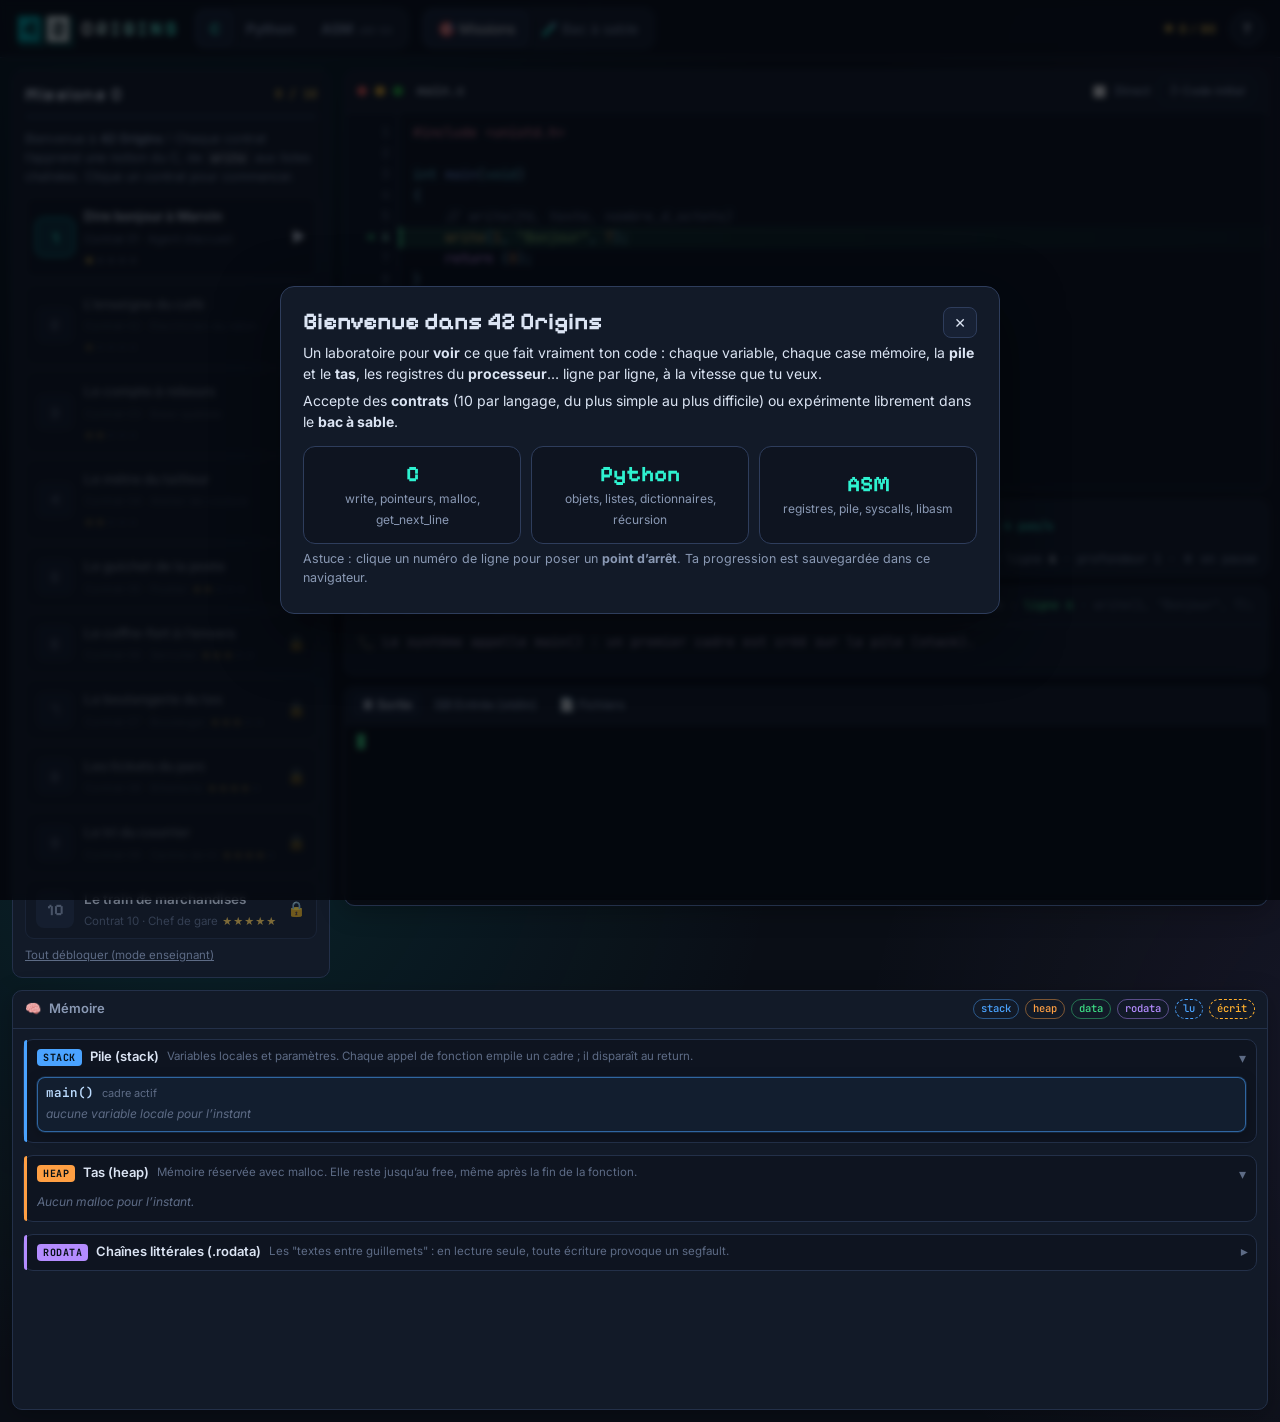
==== 42origins/index.html @ d80c1b2a "42 Origins : visualiseur pas à pas C, Python et assembleur avec 30 missions Nouveau site autonome da" ====
<!DOCTYPE html>
<html lang="fr">
<head>
<meta charset="utf-8">
<meta name="viewport" content="width=device-width, initial-scale=1">
<title>42 Origins — voir la mémoire en C, Python et assembleur</title>
<meta name="description" content="Visualiseur pas à pas de code C, Python et assembleur x86-64 : pile, tas, cases mémoire, registres du processeur, et 30 missions pour apprendre.">
<link rel="preconnect" href="https://fonts.googleapis.com">
<link rel="preconnect" href="https://fonts.gstatic.com" crossorigin>
<link rel="stylesheet" href="https://fonts.googleapis.com/css2?family=Pixelify+Sans:wght@400;600;700&family=JetBrains+Mono:wght@400;600;700&family=Inter:wght@400;500;600;700&display=swap">
<link rel="stylesheet" href="style.css">
</head>
<body>
<header id="top">
  <a class="brand" href="#" id="brand" title="Accueil">
    <span class="logo42" aria-hidden="true"><i>4</i><i>2</i></span>
    <span class="brand-t">ORIGINS</span>
  </a>
  <nav class="seg langs" aria-label="Langage">
    <button data-lang="c" type="button"><b>C</b></button>
    <button data-lang="py" type="button"><b>Python</b></button>
    <button data-lang="asm" type="button"><b>ASM</b><small>x86-64</small></button>
  </nav>
  <nav class="seg modes" aria-label="Mode">
    <button data-mode="missions" type="button">🎯 Missions</button>
    <button data-mode="sandbox" type="button">🧪 Bac à sable</button>
  </nav>
  <div class="grow"></div>
  <span id="xp" class="xp" title="Missions réussies"></span>
  <button id="btn-help" class="icon-btn" type="button" title="Aide et raccourcis">?</button>
</header>

<main id="app">
  <aside id="side" class="col"></aside>

  <section id="center" class="col">
    <div class="panel editor-panel">
      <div class="panel-h">
        <span class="dot-r"></span><span class="dot-y"></span><span class="dot-g"></span>
        <span id="file-name" class="file-name">main.c</span>
        <div class="grow"></div>
        <label class="toggle" title="Réexécute tout le programme à chaque modification : idéal pour écrire ton code petit à petit">
          <input type="checkbox" id="live"> <span>Direct</span>
        </label>
        <button id="btn-reset-code" class="ghost sm" type="button" title="Remettre le code de départ">↺ Code initial</button>
      </div>
      <div id="editor"></div>
      <div id="dirty" class="dirty" hidden>
        <span>✎ Code modifié pendant l’exécution.</span>
        <button id="btn-replay" type="button" class="sm">⟳ Rejouer jusqu’ici</button>
        <button id="btn-fresh" type="button" class="ghost sm">Repartir de zéro</button>
      </div>
      <div id="compile-msg" class="compile-msg" hidden></div>
    </div>

    <div id="toolbar" class="toolbar">
      <div class="tb-group">
        <button id="btn-run" class="primary" type="button" title="Exécuter / continuer (F5 ou Ctrl+Entrée)">▶ <span>Exécuter</span></button>
        <button id="btn-pause" type="button" title="Pause (Échap)" hidden>⏸ <span>Pause</span></button>
        <button id="btn-step" type="button" title="Exécute la ligne verte, en entrant dans les fonctions (F10)">⤓ <span>Pas</span></button>
        <button id="btn-over" type="button" title="Exécute la ligne verte sans entrer dans les fonctions (Maj+F10)">↷ <span>Par-dessus</span></button>
        <button id="btn-out" type="button" title="Termine la fonction en cours (F8)">⤴ <span>Sortir</span></button>
        <button id="btn-back" type="button" title="Revenir d’un pas (F9)">⤒ <span>Retour</span></button>
        <button id="btn-restart" class="ghost" type="button" title="Recommencer depuis le début">⟲</button>
      </div>
      <div class="tb-speed">
        <span class="lbl">🐢</span>
        <input type="range" id="speed" min="0" max="8" step="1" value="3" aria-label="Vitesse d’exécution">
        <span class="lbl">🐇</span>
        <span id="speed-val" class="speed-val">2 pas/s</span>
      </div>
      <div id="status" class="status"></div>
    </div>

    <div class="panel explain-panel">
      <div class="panel-h"><span class="ph-ico">💡</span> Ce qui vient de se passer <div class="grow"></div><span id="next-line" class="next-line"></span></div>
      <div id="explain" class="explain"></div>
    </div>

    <div class="panel io-panel">
      <div class="panel-h tabs" role="tablist">
        <button class="tab on" data-tab="out" type="button">🖥 Sortie</button>
        <button class="tab" data-tab="in" type="button">⌨ Entrée (stdin)</button>
        <button class="tab" data-tab="files" type="button">📄 Fichiers</button>
        <div class="grow"></div>
        <span id="exit-badge" class="exit-badge"></span>
      </div>
      <div class="tab-body" data-body="out"><pre id="term" class="term"></pre></div>
      <div class="tab-body" data-body="in" hidden>
        <p class="help-line">Ce que le programme lira avec <code>read(0, …)</code>, <code>get_next_line(0)</code>, <code>input()</code> ou l’appel système <code>read</code>. Une ligne = un appui sur Entrée.</p>
        <textarea id="stdin" class="stdin" spellcheck="false" placeholder="Tape ici le texte envoyé au programme…"></textarea>
      </div>
      <div class="tab-body" data-body="files" hidden>
        <p class="help-line">Fichier virtuel ouvrable avec <code>open("texte.txt", O_RDONLY)</code> (C) ou l’appel système <code>open</code> (ASM).</p>
        <textarea id="file-txt" class="stdin" spellcheck="false"></textarea>
      </div>
    </div>
  </section>

  <section id="right" class="col">
    <div id="cpu" class="panel cpu-panel" hidden></div>
    <div class="panel mem-panel">
      <div class="panel-h">
        <span class="ph-ico">🧠</span> Mémoire
        <div class="grow"></div>
        <div class="legend">
          <span class="lg stack">stack</span><span class="lg heap">heap</span><span class="lg data">data</span><span class="lg rodata">rodata</span>
          <span class="lg rd">lu</span><span class="lg wr">écrit</span>
        </div>
      </div>
      <div id="mem" class="mem"></div>
    </div>
  </section>
</main>

<div id="toast" class="toast" role="status" aria-live="polite"></div>
<div id="modal" class="modal" hidden></div>
<noscript>42 Origins a besoin de JavaScript.</noscript>

<script src="js/util.js"></script>
<script src="js/engine_c.js"></script>
<script src="js/engine_py.js"></script>
<script src="js/engine_asm.js"></script>
<script src="js/editor.js"></script>
<script src="js/memview.js"></script>
<script src="js/cpuview.js"></script>
<script src="js/scenes.js"></script>
<script src="js/missions_c.js"></script>
<script src="js/missions_py.js"></script>
<script src="js/missions_asm.js"></script>
<script src="js/examples.js"></script>
<script src="js/judge.js"></script>
<script src="js/app.js"></script>
</body>
</html>
---- 42origins/style.css ----
/* =========================================================================
 *  42 ORIGINS — styles
 * ========================================================================= */
:root {
  --bg: #0a0e16;
  --bg2: #0e1420;
  --panel: #121a28;
  --panel2: #172134;
  --line: #233049;
  --line2: #2e3d5c;
  --text: #dbe4f3;
  --dim: #8a99b4;
  --dimmer: #5d6b85;
  --accent: #00babc;
  --accent2: #2ef2d0;
  --stack: #4aa3ff;
  --heap: #ff9f43;
  --data: #3ddc84;
  --rodata: #b48cff;
  --code: #ff6fb5;
  --rd: #4aa3ff;
  --wr: #ffb02e;
  --err: #ff5c7a;
  --warn: #ffcc4d;
  --ok: #3ddc84;
  --mono: 'JetBrains Mono', ui-monospace, 'SFMono-Regular', Menlo, Consolas, monospace;
  --pix: 'Pixelify Sans', 'Inter', system-ui, sans-serif;
  --sans: 'Inter', system-ui, -apple-system, 'Segoe UI', sans-serif;
  --lh: 21px;
  --hdr: 58px;
  --radius: 10px;
}
* { box-sizing: border-box; }
html, body { margin: 0; height: 100%; }
body {
  background: var(--bg);
  background-image: radial-gradient(circle at 15% -10%, rgba(0, 186, 188, .12), transparent 40%), radial-gradient(circle at 110% 20%, rgba(180, 140, 255, .08), transparent 35%);
  color: var(--text); font: 14px/1.5 var(--sans);
  -webkit-font-smoothing: antialiased;
}
button { font: inherit; color: inherit; cursor: pointer; }
code, kbd { font-family: var(--mono); font-size: .92em; }
code, kbd, pre, textarea, .ed, .mem, .cpu, .term, .explain, .status { font-variant-ligatures: none; }
code { background: rgba(255, 255, 255, .06); padding: 1px 5px; border-radius: 4px; color: #e6f0ff; }
kbd { border: 1px solid var(--line2); border-bottom-width: 2px; border-radius: 4px; padding: 0 5px; background: var(--panel2); }
a { color: var(--accent2); }
[hidden] { display: none !important; }
.grow { flex: 1; }

/* ---------- en-tête ---------- */
#top {
  height: var(--hdr); display: flex; align-items: center; gap: 14px; padding: 0 16px;
  border-bottom: 1px solid var(--line); background: rgba(10, 14, 22, .85); backdrop-filter: blur(8px);
  position: sticky; top: 0; z-index: 30;
}
.brand { display: flex; align-items: center; gap: 10px; text-decoration: none; color: var(--text); }
.logo42 { display: inline-flex; font: 700 22px/1 var(--pix); }
.logo42 i { font-style: normal; display: inline-grid; place-items: center; width: 26px; height: 30px; background: var(--accent); color: #031516; box-shadow: 0 0 0 2px #031516 inset, 3px 3px 0 #04494a; }
.logo42 i + i { background: #e9f7f7; margin-left: 3px; }
.brand-t { font: 700 20px/1 var(--pix); letter-spacing: 3px; background: linear-gradient(90deg, #fff, var(--accent2)); -webkit-background-clip: text; background-clip: text; color: transparent; }
.seg { display: flex; background: var(--panel); border: 1px solid var(--line); border-radius: 10px; padding: 3px; gap: 2px; }
.seg button { border: 0; background: transparent; padding: 6px 12px; border-radius: 7px; color: var(--dim); display: flex; align-items: baseline; gap: 5px; white-space: nowrap; }
.seg button small { font-size: 10px; opacity: .7; }
.seg button:hover { color: var(--text); background: rgba(255, 255, 255, .04); }
.seg button.on { background: var(--panel2); color: #fff; box-shadow: 0 0 0 1px var(--line2), 0 2px 10px rgba(0, 0, 0, .3); }
.langs button.on b { color: var(--accent2); }
.xp { font: 600 13px var(--pix); color: var(--warn); white-space: nowrap; }
.icon-btn { width: 34px; height: 34px; border-radius: 50%; border: 1px solid var(--line2); background: var(--panel); font-weight: 700; }
.icon-btn:hover { border-color: var(--accent); color: var(--accent2); }

/* ---------- grille principale ---------- */
#app {
  display: grid; grid-template-columns: minmax(300px, 360px) minmax(420px, 1fr) minmax(420px, 1.05fr);
  gap: 12px; padding: 12px; height: calc(100vh - var(--hdr));
}
.col { min-width: 0; min-height: 0; display: flex; flex-direction: column; gap: 10px; }
#side { overflow: auto; padding-right: 2px; }
#center { overflow: hidden; }
#right { overflow: hidden; }

.panel { background: var(--panel); border: 1px solid var(--line); border-radius: var(--radius); min-height: 0; display: flex; flex-direction: column; box-shadow: 0 6px 24px rgba(0, 0, 0, .25); }
.panel-h { display: flex; align-items: center; gap: 8px; padding: 7px 12px; border-bottom: 1px solid var(--line); font-weight: 600; font-size: 13px; color: var(--dim); min-height: 38px; flex-wrap: wrap; }
.ph-ico { filter: saturate(.8); }
.dot-r, .dot-y, .dot-g { width: 10px; height: 10px; border-radius: 50%; display: inline-block; }
.dot-r { background: #ff5f57; } .dot-y { background: #febc2e; } .dot-g { background: #28c840; }
.file-name { font-family: var(--mono); color: var(--text); margin-left: 6px; }

button.sm { padding: 3px 9px; font-size: 12px; }
button.ghost { background: transparent; border: 1px solid var(--line2); color: var(--dim); border-radius: 7px; }
button.ghost:hover { color: var(--text); border-color: var(--dim); }
.toggle { display: inline-flex; align-items: center; gap: 6px; font-size: 12px; color: var(--dim); cursor: pointer; user-select: none; }
.toggle input { accent-color: var(--accent); }

/* ---------- éditeur ---------- */
.editor-panel { flex: 1 1 40%; min-height: 180px; }
#editor { flex: 1; min-height: 0; position: relative; }
.ed { position: absolute; inset: 0; display: flex; font: 13.5px/var(--lh) var(--mono); background: #0b111c; border-radius: 0 0 var(--radius) var(--radius); overflow: hidden; }
.ed-gutter { width: 54px; flex: none; position: relative; overflow: hidden; background: #0d1422; border-right: 1px solid var(--line); color: var(--dimmer); user-select: none; }
.ed-gutter-in { position: absolute; top: 0; left: 0; right: 0; padding: 10px 0; }
.ed-gl { height: var(--lh); display: flex; align-items: center; justify-content: flex-end; padding-right: 9px; cursor: pointer; position: relative; font-size: 12px; }
.ed-gl:hover { color: var(--text); }
.ed-gl:hover::before { content: ''; position: absolute; left: 6px; width: 9px; height: 9px; border-radius: 50%; border: 1px dashed var(--err); }
.ed-gl.bp::before { content: ''; position: absolute; left: 6px; width: 10px; height: 10px; border-radius: 50%; background: var(--err); box-shadow: 0 0 8px var(--err); border: 0; }
.ed-gl.cur { color: #9dffd9; font-weight: 700; }
.ed-gl.cur::after { content: '➜'; position: absolute; left: 20px; color: var(--ok); font-size: 12px; }
.ed-gl.err { color: var(--err); }
.ed-gl.err::after { content: '✖'; position: absolute; left: 22px; color: var(--err); font-size: 11px; }
.ed-main { position: relative; flex: 1; overflow: hidden; }
.ed-hl, .ed-ta { margin: 0; padding: 10px 14px 40px; font: inherit; tab-size: 4; -moz-tab-size: 4; white-space: pre; letter-spacing: 0; }
.ed-hl { position: absolute; top: 0; left: 0; min-width: 100%; pointer-events: none; color: #c9d5ea; }
.ed-hl .ln { display: block; height: var(--lh); margin: 0 -14px; padding: 0 14px; }
.ed-hl .ln.cur { background: linear-gradient(90deg, rgba(61, 220, 132, .16), rgba(61, 220, 132, .03)); box-shadow: inset 3px 0 0 var(--ok); }
.ed-hl .ln.last { background: rgba(74, 163, 255, .07); }
.ed-hl .ln.err { background: rgba(255, 92, 122, .14); box-shadow: inset 3px 0 0 var(--err); }
.ed-hl .ln.err .errline { text-decoration: underline wavy var(--err); text-underline-offset: 4px; }
.ed-ta { position: absolute; inset: 0; width: 100%; height: 100%; border: 0; outline: 0; resize: none; background: transparent; color: transparent; caret-color: #fff; overflow: auto; }
.ed-ta::selection { background: rgba(0, 186, 188, .35); color: transparent; }
.tk-com { color: #6a7a96; font-style: italic; }
.tk-str { color: #a5e07a; }
.tk-chr { color: #e6c07b; }
.tk-num { color: #ffaf6b; }
.tk-kw { color: #c792ea; font-weight: 600; }
.tk-ty { color: #5ccfe6; }
.tk-pp { color: #ff8fa3; }
.tk-fn { color: #82aaff; }
.tk-bi { color: #ffcb6b; }
.tk-reg { color: #5ccfe6; font-weight: 600; }
.tk-mn { color: #c792ea; font-weight: 600; }
.tk-lab { color: #ffcb6b; font-weight: 600; }
.tk-dir { color: #ff8fa3; }
.tk-op { color: #89ddff; }

.dirty { display: flex; gap: 8px; align-items: center; padding: 6px 12px; background: rgba(255, 204, 77, .1); border-top: 1px solid rgba(255, 204, 77, .3); color: var(--warn); font-size: 12.5px; flex-wrap: wrap; }
.dirty button { background: var(--warn); color: #241a00; border: 0; border-radius: 6px; font-weight: 600; }
.dirty button.ghost { background: transparent; color: var(--warn); border: 1px solid rgba(255, 204, 77, .5); }
.compile-msg { padding: 9px 12px; border-top: 1px solid rgba(255, 92, 122, .4); background: rgba(255, 92, 122, .1); color: #ffd3dc; font-size: 13px; max-height: 120px; overflow: auto; }
.compile-msg b { color: var(--err); }
.compile-msg .hint { color: #ffe9a6; margin-top: 4px; }

/* ---------- barre du débogueur ---------- */
.toolbar { display: flex; flex-wrap: wrap; align-items: center; gap: 8px 14px; padding: 8px 10px; background: var(--panel); border: 1px solid var(--line); border-radius: var(--radius); }
.tb-group { display: flex; gap: 5px; flex-wrap: wrap; }
.toolbar button { border: 1px solid var(--line2); background: var(--panel2); border-radius: 8px; padding: 6px 10px; font-size: 13px; display: inline-flex; gap: 5px; align-items: center; white-space: nowrap; transition: transform .08s, border-color .15s; }
.toolbar button:hover:not(:disabled) { border-color: var(--accent); }
.toolbar button:active:not(:disabled) { transform: translateY(1px); }
.toolbar button:disabled { opacity: .35; cursor: default; }
.toolbar button.primary { background: linear-gradient(180deg, #13d1c4, #00a3a5); color: #022; border-color: transparent; font-weight: 700; box-shadow: 0 3px 0 #006d6f; }
.toolbar button.primary:hover { filter: brightness(1.08); }
.tb-speed { display: flex; align-items: center; gap: 6px; }
.tb-speed input { width: 110px; accent-color: var(--accent); }
.speed-val { font: 600 12px var(--mono); color: var(--accent2); min-width: 78px; }
.status { font: 12px var(--mono); color: var(--dim); margin-left: auto; white-space: nowrap; }
.status b { color: var(--text); }
.status .st-run { color: var(--ok); }
.status .st-err { color: var(--err); }
.status .st-done { color: var(--accent2); }

/* ---------- explications ---------- */
.explain-panel { flex: 0 0 auto; max-height: 26%; min-height: 90px; }
.explain { padding: 8px 12px; overflow: auto; font-size: 13px; display: flex; flex-direction: column; gap: 4px; }
.explain .ex { display: flex; gap: 8px; align-items: flex-start; animation: exin .25s ease-out; }
.explain .ex i { font-style: normal; flex: none; width: 18px; text-align: center; }
.explain .ex span { font-family: var(--mono); font-size: 12.5px; line-height: 1.45; word-break: break-word; }
.ex.read span { color: #b9dcff; } .ex.write span { color: #ffe0ad; } .ex.heap span { color: #ffd2a6; } .ex.free span { color: #ffb8c4; }
.ex.io span { color: #b8ffd9; } .ex.call span, .ex.ret span { color: #e3ccff; } .ex.warn span { color: var(--warn); } .ex.err span { color: var(--err); font-weight: 600; }
.ex.yes span { color: #a8ffcf; } .ex.no span { color: #c7cfdd; } .ex.alu span { color: #ffd9f0; } .ex.jump span { color: #c8e1ff; } .ex.ok span { color: var(--accent2); }
.explain .empty { color: var(--dimmer); font-style: italic; }
.next-line { font: 12px var(--mono); color: var(--dimmer); font-weight: 400; max-width: 60%; overflow: hidden; text-overflow: ellipsis; white-space: nowrap; }
.next-line b { color: var(--ok); }
@keyframes exin { from { opacity: 0; transform: translateY(-3px); } to { opacity: 1; transform: none; } }

/* ---------- entrées / sorties ---------- */
.io-panel { flex: 0 0 auto; height: 24%; min-height: 130px; }
.tabs { gap: 2px; padding: 4px 6px; }
.tab { border: 0; background: transparent; color: var(--dim); padding: 4px 10px; border-radius: 6px; font-size: 12.5px; }
.tab.on { background: var(--panel2); color: var(--text); }
.tab-body { flex: 1; min-height: 0; display: flex; flex-direction: column; }
.term { margin: 0; flex: 1; overflow: auto; padding: 8px 12px; font: 13px/1.5 var(--mono); background: #070b12; color: #e7f7ee; border-radius: 0 0 var(--radius) var(--radius); white-space: pre-wrap; word-break: break-word; }
.term .e { color: #ff8da1; }
.term .cursor { display: inline-block; width: 8px; height: 15px; background: var(--ok); vertical-align: -2px; animation: blink 1s steps(1) infinite; }
.term .sum { display: block; margin-top: 8px; padding-top: 6px; border-top: 1px dashed var(--line2); color: var(--dim); }
.term .sum b { color: var(--text); }
.term .sum .good { color: var(--ok); } .term .sum .bad { color: var(--err); } .term .sum .meh { color: var(--warn); }
.term .crash { display: block; margin-top: 6px; padding: 6px 9px; border-left: 3px solid var(--err); background: rgba(255, 92, 122, .1); color: #ffd3dc; white-space: pre-wrap; }
.term .crash .hint { color: #ffe9a6; display: block; margin-top: 3px; }
.term .nl { color: #2f6b52; }
@keyframes blink { 50% { opacity: 0; } }
.exit-badge { font: 600 11.5px var(--mono); padding: 2px 8px; border-radius: 99px; }
.exit-badge.ok { background: rgba(61, 220, 132, .15); color: var(--ok); }
.exit-badge.bad { background: rgba(255, 92, 122, .15); color: var(--err); }
.help-line { margin: 0; padding: 6px 12px; font-size: 12px; color: var(--dim); }
.stdin { flex: 1; margin: 0 10px 10px; resize: none; background: #070b12; border: 1px solid var(--line); border-radius: 8px; color: #e7f7ee; font: 13px/1.5 var(--mono); padding: 8px; outline: 0; }
.stdin:focus { border-color: var(--accent); }

/* ---------- mémoire ---------- */
.mem-panel { flex: 1; min-height: 200px; }
.legend { display: flex; gap: 6px; flex-wrap: wrap; font-weight: 500; }
.lg { font-size: 10.5px; padding: 1px 7px; border-radius: 99px; border: 1px solid; font-family: var(--mono); }
.lg.stack { color: var(--stack); border-color: rgba(74, 163, 255, .45); }
.lg.heap { color: var(--heap); border-color: rgba(255, 159, 67, .45); }
.lg.data { color: var(--data); border-color: rgba(61, 220, 132, .45); }
.lg.rodata { color: var(--rodata); border-color: rgba(180, 140, 255, .45); }
.lg.rd { color: var(--rd); border-style: dashed; }
.lg.wr { color: var(--wr); border-style: dashed; }
.mem { flex: 1; overflow: auto; padding: 10px; position: relative; }
.mem-in { position: relative; display: flex; flex-direction: column; gap: 12px; min-width: 0; }
.mem-svg { position: absolute; left: 0; top: 0; pointer-events: none; overflow: visible; z-index: 3; }
.mem-svg path { fill: none; stroke-width: 1.8; opacity: .75; }
.mem-svg path.hot { stroke-width: 2.6; opacity: 1; }
.mem-empty { color: var(--dimmer); text-align: center; padding: 30px 10px; font-style: italic; }

.reg { border: 1px solid var(--line); border-radius: 10px; background: var(--bg2); position: relative; min-width: 0; }
.reg::before { content: ''; position: absolute; left: 0; top: 0; bottom: 0; width: 3px; border-radius: 10px 0 0 10px; background: var(--rc); }
.reg-stack { --rc: var(--stack); } .reg-heap { --rc: var(--heap); } .reg-data, .reg-bss { --rc: var(--data); } .reg-rodata { --rc: var(--rodata); }
.reg-h { display: flex; align-items: center; gap: 8px; padding: 7px 10px 7px 13px; cursor: pointer; user-select: none; }
.reg-h h3 { margin: 0; font-size: 13px; font-weight: 600; }
.reg-h .info { font-size: 11.5px; color: var(--dimmer); flex: 1; min-width: 0; overflow: hidden; text-overflow: ellipsis; white-space: nowrap; }
.reg-h .chev { color: var(--dimmer); transition: transform .15s; }
.reg.closed .chev { transform: rotate(-90deg); }
.reg.closed .reg-b { display: none; }
.badge { font: 700 10px var(--mono); letter-spacing: .5px; padding: 2px 6px; border-radius: 4px; color: #061018; background: var(--rc); }
.reg-b { padding: 2px 10px 10px 13px; display: flex; flex-direction: column; gap: 8px; }
.frame { border: 1px dashed var(--line2); border-radius: 8px; padding: 6px 8px 8px; background: rgba(74, 163, 255, .03); }
.frame.active { border-style: solid; border-color: rgba(74, 163, 255, .55); background: rgba(74, 163, 255, .07); box-shadow: 0 0 0 1px rgba(74, 163, 255, .15), 0 4px 14px rgba(0, 0, 0, .25); }
.frame-h { display: flex; gap: 8px; align-items: baseline; font: 600 12.5px var(--mono); color: #bcdcff; margin-bottom: 4px; }
.frame-h small { font: 400 11px var(--sans); color: var(--dimmer); }
.frame-empty { font-size: 12px; color: var(--dimmer); font-style: italic; }
.grow-down { text-align: center; font-size: 10.5px; color: var(--dimmer); letter-spacing: 1px; }

.obj { padding: 4px 0; border-radius: 6px; }
.obj + .obj { border-top: 1px solid rgba(255, 255, 255, .04); }
.obj-h { display: flex; gap: 7px; align-items: baseline; flex-wrap: wrap; font-size: 12px; margin-bottom: 3px; }
.obj-h b { font: 700 12.5px var(--mono); color: #fff; }
.obj-h .ty { font-family: var(--mono); color: #7fd6ff; font-size: 11.5px; }
.obj-h .ad { font-family: var(--mono); color: var(--dimmer); font-size: 11px; }
.obj-h .sz { color: var(--dimmer); font-size: 11px; }
.obj-h .note { color: var(--dim); font-size: 11px; font-style: italic; }
.obj.st-freed { opacity: .55; }
.obj.st-freed .obj-h b { text-decoration: line-through; }
.obj.st-leak { background: rgba(255, 92, 122, .07); box-shadow: inset 0 0 0 1px rgba(255, 92, 122, .4); padding: 4px 6px; }
.obj.st-leak .note { color: var(--err); font-style: normal; font-weight: 600; }
.obj-row { display: flex; align-items: center; gap: 8px; }
.obj-row .obj-h { margin: 0; min-width: 0; }
.cells { display: flex; flex-wrap: wrap; gap: 3px; }
.cell { position: relative; display: flex; flex-direction: column; align-items: center; min-width: 30px; border-radius: 5px; transition: transform .15s; }
.cell .lbl { font: 10px/1.2 var(--mono); color: var(--dimmer); height: 12px; white-space: nowrap; }
.cell .v { min-width: 30px; height: 28px; padding: 0 6px; display: grid; place-items: center; font: 600 13px var(--mono); color: #f2f6ff; background: #182235; border: 1px solid #2a3a58; border-radius: 5px; white-space: nowrap; max-width: 260px; overflow: hidden; text-overflow: ellipsis; }
.cell .ca { font: 9px/1.2 var(--mono); color: #46536b; height: 11px; }
.cell .sub { position: absolute; right: 2px; top: 13px; font: 8px var(--mono); color: #66789a; }
.reg-stack .cell .v { border-color: rgba(74, 163, 255, .35); }
.reg-heap .cell .v { border-color: rgba(255, 159, 67, .35); }
.reg-data .cell .v { border-color: rgba(61, 220, 132, .35); }
.reg-rodata .cell .v { border-color: rgba(180, 140, 255, .35); }
.cell.k-char .v { min-width: 30px; }
.cell.k-ptr .v { color: #ffd88a; font-size: 11.5px; cursor: help; }
.cell.k-code .v { color: #ffb3dd; font-size: 11.5px; }
.cell.k-kw .v { color: #c792ea; }
.cell.nul .v { color: #6f7f99; background: #121a29; border-style: dashed; }
.cell.garbage .v { color: #7a6a8f; background: repeating-linear-gradient(45deg, #171f2f, #171f2f 4px, #1b2436 4px, #1b2436 8px); font-style: italic; }
.cell.freed .v { color: #6b5560; background: #1a1418; border-color: #3a2a30; text-decoration: line-through; }
.cell.pad .v { background: repeating-linear-gradient(-45deg, #0f1522, #0f1522 3px, #131b2a 3px, #131b2a 6px); color: transparent; min-width: 14px; }
.cell.more .v { color: var(--dimmer); background: transparent; border-style: dotted; font-weight: 400; }
.cell.chg .v { animation: chg 1.1s ease-out; }
.cell.acc-r .v { border-color: var(--rd) !important; box-shadow: 0 0 0 2px rgba(74, 163, 255, .45), 0 0 14px rgba(74, 163, 255, .45); }
.cell.acc-w .v { border-color: var(--wr) !important; box-shadow: 0 0 0 2px rgba(255, 176, 46, .5), 0 0 16px rgba(255, 176, 46, .5); background: #2a2214; }
.cell.acc-w { animation: pop .35s ease-out; }
.cell.ptr-target .v { box-shadow: 0 0 0 2px #ffd88a, 0 0 14px rgba(255, 216, 138, .6); }
.cell .tag { position: absolute; bottom: calc(100% - 2px); left: 50%; transform: translateX(-50%); z-index: 5; background: var(--wr); color: #241a00; font: 700 10.5px var(--mono); padding: 1px 6px; border-radius: 5px; white-space: nowrap; pointer-events: none; box-shadow: 0 2px 8px rgba(0, 0, 0, .4); }
.cell.acc-r .tag { background: var(--rd); color: #00142a; }
.cell .tag::after { content: ''; position: absolute; left: 50%; top: 100%; transform: translateX(-50%); border: 4px solid transparent; border-top-color: inherit; }
@keyframes chg { 0% { background: #3a5f2a; } 100% { } }
@keyframes pop { 0% { transform: scale(1.18); } 100% { transform: scale(1); } }
.gap { display: flex; align-items: center; gap: 6px; font: 10.5px var(--mono); color: #4d5b77; padding: 1px 0 1px 4px; }
.gap::before { content: ''; flex: none; width: 28px; height: 8px; border-radius: 2px; background: repeating-linear-gradient(-45deg, #141c2c, #141c2c 3px, #1d2840 3px, #1d2840 6px); }
.gap.hdr::before { background: repeating-linear-gradient(-45deg, #2a1d10, #2a1d10 3px, #3a2814 3px, #3a2814 6px); }

/* pile ASM en tranches de 8 octets */
.slots { display: flex; flex-direction: column; gap: 2px; font-family: var(--mono); }
.slot { display: grid; grid-template-columns: 64px 116px 1fr; align-items: center; gap: 8px; font-size: 11.5px; }
.slot .sm { text-align: right; font-weight: 700; }
.slot .sm .m-rsp { color: var(--ok); } .slot .sm .m-rbp { color: var(--rodata); }
.slot .sa { color: var(--dimmer); font-size: 10.5px; }
.slot .cell { flex-direction: row; gap: 6px; align-items: center; }
.slot .cell .lbl { width: 62px; text-align: right; height: auto; }
.slot .cell .ca { display: none; }
.slot .cell .v { min-width: 140px; justify-content: start; height: 24px; }
.slot .sn { font-size: 11px; color: var(--dim); font-style: italic; font-family: var(--sans); }
.slot.top-rsp { border-top: 2px solid var(--ok); padding-top: 2px; }
.slot.free-zone { opacity: .45; }

/* ---------- processeur (ASM) ---------- */
.cpu-panel { flex: 0 0 auto; max-height: 56%; overflow: auto; }
.cpu { padding: 10px; display: flex; flex-direction: column; gap: 10px; }
.pipe { display: grid; grid-template-columns: repeat(4, 1fr); gap: 6px; position: relative; }
.stage { position: relative; border: 1px solid var(--line2); border-radius: 8px; padding: 6px 8px; background: var(--bg2); min-height: 54px; overflow: hidden; }
.stage h4 { margin: 0; font: 700 10px var(--mono); letter-spacing: 1px; color: var(--dimmer); }
.stage p { margin: 3px 0 0; font: 12px var(--mono); color: var(--text); word-break: break-word; }
.stage::after { content: '›'; position: absolute; right: -7px; top: 50%; transform: translateY(-50%); color: var(--dimmer); }
.stage.lit { border-color: var(--accent); background: linear-gradient(180deg, rgba(0, 186, 188, .2), rgba(0, 186, 188, .05)); box-shadow: 0 0 14px rgba(0, 186, 188, .3); }
.stage.lit h4 { color: var(--accent2); }
.cpu-row { display: flex; gap: 10px; flex-wrap: wrap; }
.rip { flex: 1 1 260px; border: 1px solid var(--line2); border-radius: 8px; padding: 8px 10px; background: var(--bg2); font-family: var(--mono); }
.rip .k { font-size: 10px; color: var(--dimmer); letter-spacing: 1px; }
.rip .ins { font-size: 15px; font-weight: 700; color: #fff; margin: 2px 0; }
.rip .ins .mn { color: #c792ea; }
.rip .ins .rg { color: #5ccfe6; }
.rip .d { font: 12px var(--sans); color: var(--dim); }
.alu { flex: 1 1 200px; border: 1px solid var(--line2); border-radius: 8px; padding: 8px 10px; background: var(--bg2); position: relative; }
.alu .k { font: 10px var(--mono); color: var(--dimmer); letter-spacing: 1px; }
.alu-box { display: flex; align-items: center; gap: 8px; margin-top: 4px; font: 600 14px var(--mono); flex-wrap: wrap; }
.alu-box .in { padding: 3px 8px; border-radius: 5px; background: #182235; border: 1px solid #2a3a58; }
.alu-box .opr { color: var(--code); font-size: 16px; }
.alu-box .out { padding: 3px 8px; border-radius: 5px; background: rgba(0, 186, 188, .15); border: 1px solid var(--accent); color: var(--accent2); }
.alu.fire .alu-box { animation: alu .5s ease-out; }
@keyframes alu { 0% { transform: scale(.94); filter: brightness(1.8); } 100% { transform: none; } }
.flags { display: flex; gap: 6px; align-items: stretch; }
.flag { width: 52px; border: 1px solid var(--line2); border-radius: 8px; text-align: center; padding: 4px 0; background: var(--bg2); font-family: var(--mono); }
.flag b { display: block; font-size: 12px; }
.flag span { display: block; font-size: 9px; color: var(--dimmer); }
.flag .led { width: 12px; height: 12px; border-radius: 50%; margin: 3px auto; background: #2a3448; }
.flag.on .led { background: var(--warn); box-shadow: 0 0 10px var(--warn); }
.flag.chg { border-color: var(--warn); }
.regs { display: grid; grid-template-columns: repeat(auto-fill, minmax(178px, 1fr)); gap: 5px; }
.rg { border: 1px solid var(--line); border-radius: 7px; padding: 4px 8px; background: var(--bg2); font-family: var(--mono); cursor: pointer; transition: border-color .2s; }
.rg:hover { border-color: var(--line2); }
.rg .n { font-weight: 700; color: #5ccfe6; font-size: 12px; }
.rg .n small { color: var(--dimmer); font-weight: 400; font-size: 10px; margin-left: 4px; }
.rg .x { font-size: 11px; color: #9aa9c4; letter-spacing: .3px; }
.rg .x b { color: #fff; font-weight: 600; }
.rg .dv { font-size: 11px; color: var(--dim); white-space: nowrap; overflow: hidden; text-overflow: ellipsis; }
.rg.chg { border-color: var(--wr); background: linear-gradient(180deg, rgba(255, 176, 46, .14), transparent); animation: chg2 .8s; }
.rg.sel { box-shadow: 0 0 0 2px var(--accent); }
.rg.sp .n { color: var(--ok); } .rg.bp .n { color: var(--rodata); }
@keyframes chg2 { 0% { box-shadow: 0 0 18px rgba(255, 176, 46, .7); } }
.zoom { border: 1px solid var(--line2); border-radius: 8px; padding: 8px 10px; background: var(--bg2); font-family: var(--mono); }
.zoom .k { font-size: 10px; color: var(--dimmer); letter-spacing: 1px; }
.bytes { display: grid; grid-template-columns: repeat(8, 1fr); gap: 3px; margin-top: 6px; }
.bytes div { text-align: center; padding: 4px 0; border-radius: 4px; background: #182235; border: 1px solid #2a3a58; font-size: 12px; }
.bytes div small { display: block; font-size: 9px; color: var(--dimmer); }
.bands { display: grid; grid-template-columns: repeat(8, 1fr); gap: 3px; margin-top: 3px; font-size: 10px; text-align: center; }
.bands span { border-radius: 3px; padding: 1px 0; }
.b64 { grid-column: 1 / 9; background: rgba(92, 207, 230, .12); color: #5ccfe6; }
.b32 { grid-column: 5 / 9; background: rgba(199, 146, 234, .14); color: #c792ea; }
.b16 { grid-column: 7 / 9; background: rgba(255, 175, 107, .14); color: #ffaf6b; }
.bh { grid-column: 7 / 8; background: rgba(165, 224, 122, .14); color: #a5e07a; }
.bl { grid-column: 8 / 9; background: rgba(255, 111, 181, .16); color: #ff6fb5; }
.bus { display: flex; align-items: center; gap: 8px; border: 1px dashed var(--line2); border-radius: 8px; padding: 6px 10px; font: 12px var(--mono); color: var(--dim); min-height: 36px; }
.bus .chip { font-weight: 700; padding: 2px 7px; border-radius: 4px; background: var(--panel2); color: var(--text); }
.bus .wire { flex: 1; height: 4px; border-radius: 2px; background: #1f2a40; position: relative; overflow: hidden; min-width: 40px; }
.bus .wire i { position: absolute; top: 0; bottom: 0; width: 30%; border-radius: 2px; }
.bus.r .wire i { background: var(--rd); animation: busl var(--bus, .6s) ease-in-out; left: 0; }
.bus.w .wire i { background: var(--wr); animation: busr var(--bus, .6s) ease-in-out; right: 0; }
.bus .msg { flex: 2; color: var(--text); white-space: nowrap; overflow: hidden; text-overflow: ellipsis; }
@keyframes busr { from { right: 100%; } to { right: 0; } }
@keyframes busl { from { left: 100%; } to { left: 0; } }
.sysbox { border: 1px solid rgba(61, 220, 132, .5); border-radius: 8px; padding: 6px 10px; background: rgba(61, 220, 132, .07); font: 12px var(--mono); color: #b8ffd9; }
.sysbox b { color: var(--ok); }
.cpu-legend { font-size: 11.5px; color: var(--dimmer); }

/* ---------- panneau latéral : missions ---------- */
.side-card { background: var(--panel); border: 1px solid var(--line); border-radius: var(--radius); padding: 12px; }
.side-h { display: flex; align-items: center; gap: 8px; margin-bottom: 8px; }
.side-h h2 { margin: 0; font: 700 18px var(--pix); letter-spacing: .5px; }
.side-h .count { font: 600 12px var(--mono); color: var(--warn); }
.progress { height: 7px; border-radius: 4px; background: #1b2539; overflow: hidden; margin: 2px 0 10px; }
.progress i { display: block; height: 100%; background: linear-gradient(90deg, var(--accent), var(--accent2)); border-radius: 4px; transition: width .6s; }
.city { font-size: 12.5px; color: var(--dim); margin: 0 0 10px; }
.mlist { display: flex; flex-direction: column; gap: 6px; }
.mcard { display: grid; grid-template-columns: 38px 1fr auto; gap: 10px; align-items: center; text-align: left; border: 1px solid var(--line); background: var(--bg2); border-radius: 9px; padding: 8px 10px; transition: border-color .15s, transform .1s; }
.mcard:hover:not(.locked) { border-color: var(--accent); transform: translateX(2px); }
.mcard .num { width: 38px; height: 38px; display: grid; place-items: center; border-radius: 8px; font: 700 16px var(--pix); background: #1a2438; color: var(--dim); }
.mcard.done .num { background: rgba(61, 220, 132, .16); color: var(--ok); }
.mcard.cur .num { background: rgba(0, 186, 188, .2); color: var(--accent2); box-shadow: 0 0 0 1px var(--accent); }
.mcard .t { font-weight: 600; font-size: 13.5px; }
.mcard .j { font-size: 11.5px; color: var(--dimmer); }
.mcard .st { font-size: 15px; }
.mcard .stars { font-size: 10px; color: var(--warn); letter-spacing: 1px; }
.stars i { font-style: normal; color: #3a4560; }
.mcard.locked { opacity: .45; cursor: not-allowed; }
.unlock-all { margin-top: 8px; font-size: 11.5px; color: var(--dimmer); background: none; border: 0; text-decoration: underline; padding: 0; }

.mission { display: flex; flex-direction: column; gap: 10px; }
.m-top { display: flex; align-items: center; gap: 8px; }
.m-top .back { white-space: nowrap; flex: none; }
.m-top .m-job { min-width: 0; }
.m-top .back { border: 1px solid var(--line2); background: var(--panel2); border-radius: 7px; padding: 3px 9px; font-size: 12px; }
.m-job { font: 600 11px var(--mono); color: var(--accent2); letter-spacing: 1px; text-transform: uppercase; }
.m-title { margin: 0; font: 700 19px/1.2 var(--pix); }
.scene { position: relative; border-radius: 10px; overflow: hidden; border: 1px solid var(--line2); background: #0b1220; aspect-ratio: 16 / 10; }
.scene svg { display: block; width: 100%; height: 100%; }
.scene .s-cap { position: absolute; left: 8px; bottom: 6px; right: 8px; font: 600 11px var(--mono); color: rgba(255, 255, 255, .8); text-shadow: 0 1px 2px #000; pointer-events: none; }
.scene.win { box-shadow: 0 0 0 2px var(--ok), 0 0 24px rgba(61, 220, 132, .35); }
.story { font-size: 13.5px; line-height: 1.55; margin: 0; }
.goal { border: 1px solid rgba(0, 186, 188, .5); background: rgba(0, 186, 188, .08); border-radius: 9px; padding: 9px 11px; font-size: 13px; }
.goal h4 { margin: 0 0 4px; font: 700 12px var(--mono); color: var(--accent2); letter-spacing: 1px; }
.goal ul { margin: 4px 0 0; padding-left: 18px; }
.goal pre { margin: 6px 0 0; background: #070b12; border-radius: 6px; padding: 6px 8px; font: 12.5px var(--mono); white-space: pre-wrap; color: #e7f7ee; }
details.lesson { border: 1px solid var(--line); border-radius: 9px; background: var(--bg2); }
details.lesson summary { padding: 8px 11px; cursor: pointer; font-weight: 600; font-size: 13px; color: #d8c5ff; list-style: none; }
details.lesson summary::-webkit-details-marker { display: none; }
details.lesson summary::before { content: '▸ '; color: var(--dimmer); }
details.lesson[open] summary::before { content: '▾ '; }
.lesson-b { padding: 0 12px 10px; font-size: 13px; line-height: 1.55; }
.lesson-b p { margin: 6px 0; }
.lesson-b pre { background: #070b12; border: 1px solid var(--line); border-radius: 7px; padding: 8px 10px; font: 12.5px/1.45 var(--mono); overflow: auto; margin: 6px 0; color: #dfe8f7; }
.lesson-b table { border-collapse: collapse; font-size: 12px; width: 100%; margin: 6px 0; }
.lesson-b td, .lesson-b th { border: 1px solid var(--line); padding: 3px 6px; text-align: left; }
.lesson-b th { background: var(--panel2); }
.lesson-b .mem-mini { font-family: var(--mono); display: flex; gap: 2px; flex-wrap: wrap; margin: 6px 0; }
.lesson-b .mem-mini span { border: 1px solid var(--line2); border-radius: 4px; padding: 2px 6px; background: #182235; text-align: center; min-width: 26px; }
.lesson-b .mem-mini span small { display: block; font-size: 9px; color: var(--dimmer); }
.hints { display: flex; flex-direction: column; gap: 6px; }
.hint { border-left: 3px solid var(--warn); background: rgba(255, 204, 77, .07); padding: 6px 9px; border-radius: 0 7px 7px 0; font-size: 12.5px; animation: exin .3s; }
.m-actions { display: flex; flex-wrap: wrap; gap: 6px; }
.m-actions button { border: 1px solid var(--line2); background: var(--panel2); border-radius: 8px; padding: 7px 11px; font-size: 13px; }
.m-actions button.go { background: linear-gradient(180deg, #4be38f, #24b36a); color: #04210f; border-color: transparent; font-weight: 700; box-shadow: 0 3px 0 #13703f; }
.m-actions button:hover { filter: brightness(1.1); }
.results { display: flex; flex-direction: column; gap: 6px; }
.res { border: 1px solid var(--line); border-radius: 8px; padding: 7px 9px; font-size: 12.5px; background: var(--bg2); }
.res.ok { border-color: rgba(61, 220, 132, .5); }
.res.ko { border-color: rgba(255, 92, 122, .55); }
.res b { font-family: var(--mono); }
.res .diff { display: grid; grid-template-columns: auto 1fr; gap: 2px 8px; margin-top: 5px; font: 12px var(--mono); }
.res .diff span:nth-child(odd) { color: var(--dimmer); }
.res .diff code { white-space: pre-wrap; background: #070b12; display: block; padding: 2px 6px; }
.res .why { color: #ffd3dc; margin-top: 3px; }
.win-banner { text-align: center; padding: 10px; border-radius: 10px; background: linear-gradient(135deg, rgba(61, 220, 132, .2), rgba(0, 186, 188, .2)); border: 1px solid var(--ok); }
.win-banner h3 { margin: 0; font: 700 18px var(--pix); color: var(--ok); }
.win-banner button { margin-top: 6px; background: var(--ok); color: #04210f; border: 0; border-radius: 7px; padding: 6px 12px; font-weight: 700; }

/* bac à sable */
.ex-list { display: flex; flex-direction: column; gap: 6px; }
.ex-btn { text-align: left; border: 1px solid var(--line); background: var(--bg2); border-radius: 9px; padding: 8px 10px; }
.ex-btn:hover { border-color: var(--accent); }
.ex-btn.on { border-color: var(--accent); background: rgba(0, 186, 188, .08); }
.ex-btn b { display: block; font-size: 13px; }
.ex-btn span { font-size: 11.5px; color: var(--dimmer); }
.memo { font-size: 12.5px; }
.memo h4 { margin: 10px 0 4px; font: 700 12px var(--mono); color: var(--accent2); letter-spacing: 1px; }
.memo pre { background: #070b12; border: 1px solid var(--line); border-radius: 7px; padding: 7px 9px; font: 12px/1.45 var(--mono); overflow: auto; margin: 4px 0; }
.memo table { width: 100%; border-collapse: collapse; font: 11.5px var(--mono); }
.memo td { border-bottom: 1px solid var(--line); padding: 2px 4px; }

/* ---------- modal, toast, confettis ---------- */
.modal { position: fixed; inset: 0; z-index: 50; background: rgba(3, 6, 12, .72); display: grid; place-items: center; padding: 16px; backdrop-filter: blur(3px); }
.modal-card { background: var(--panel); border: 1px solid var(--line2); border-radius: 14px; max-width: 720px; width: 100%; max-height: 90vh; overflow: auto; padding: 20px 22px; box-shadow: 0 20px 60px rgba(0, 0, 0, .5); }
.modal-card h2 { margin: 0 0 6px; font: 700 24px var(--pix); }
.modal-card h3 { margin: 14px 0 6px; font-size: 14px; color: var(--accent2); }
.modal-card p { margin: 6px 0; }
.modal-card table { border-collapse: collapse; width: 100%; font-size: 13px; }
.modal-card td { padding: 4px 6px; border-bottom: 1px solid var(--line); }
.modal-card .close { float: right; border: 1px solid var(--line2); background: var(--panel2); border-radius: 8px; padding: 4px 10px; }
.welcome-langs { display: grid; grid-template-columns: repeat(3, 1fr); gap: 10px; margin: 14px 0 4px; }
.welcome-langs button { border: 1px solid var(--line2); background: var(--bg2); border-radius: 12px; padding: 14px 10px; text-align: center; transition: transform .12s, border-color .12s; }
.welcome-langs button:hover { transform: translateY(-2px); border-color: var(--accent); }
.welcome-langs b { display: block; font: 700 22px var(--pix); color: var(--accent2); }
.welcome-langs span { font-size: 12px; color: var(--dim); }
.toast { position: fixed; left: 50%; bottom: 24px; transform: translateX(-50%) translateY(30px); opacity: 0; transition: all .3s; z-index: 60; background: var(--panel2); border: 1px solid var(--line2); border-radius: 10px; padding: 10px 16px; pointer-events: none; font-weight: 600; box-shadow: 0 10px 30px rgba(0, 0, 0, .5); max-width: 90vw; }
.toast.show { opacity: 1; transform: translateX(-50%); }
.toast.good { border-color: var(--ok); color: var(--ok); }
.toast.bad { border-color: var(--err); color: #ffd3dc; }
.confetti { position: fixed; top: -12px; width: 9px; height: 14px; z-index: 70; pointer-events: none; animation: fall linear forwards; }
@keyframes fall { to { transform: translateY(105vh) rotate(720deg); } }

/* scènes : animations communes */
@keyframes bob { 0%, 100% { transform: translateY(0); } 50% { transform: translateY(-3px); } }
@keyframes blinkEye { 0%, 92%, 100% { transform: scaleY(1); } 95% { transform: scaleY(.1); } }
@keyframes flick { 0%, 100% { opacity: 1; } 47% { opacity: 1; } 50% { opacity: .55; } 53% { opacity: 1; } }
@keyframes launch { from { transform: translateY(0); } to { transform: translateY(-260px); } }
@keyframes flame { 0%, 100% { transform: scaleY(1); } 50% { transform: scaleY(1.35); } }
@keyframes drift { from { transform: translateX(0); } to { transform: translateX(-40px); } }
@keyframes twinkle { 50% { opacity: .25; } }
@keyframes slideIn { from { transform: translateX(-40px); opacity: 0; } to { transform: none; opacity: 1; } }
@keyframes doorOpen { to { transform: scaleX(.08); } }
.s-bob { animation: bob 2.4s ease-in-out infinite; }
.s-blink { animation: blinkEye 4s infinite; transform-origin: center; transform-box: fill-box; }
.s-flick { animation: flick 3s infinite; }
.s-twinkle { animation: twinkle 2s ease-in-out infinite; }

/* ---------- responsive ---------- */
@media (max-width: 1280px) {
  #app { grid-template-columns: minmax(280px, 320px) 1fr; grid-template-rows: auto; height: auto; }
  #right { grid-column: 1 / -1; overflow: visible; }
  .mem-panel { min-height: 420px; max-height: 80vh; }
  #center { overflow: visible; }
  .editor-panel { min-height: 360px; flex: none; height: 420px; }
  .io-panel { height: 220px; }
  .explain-panel { max-height: 240px; }
  #side { max-height: none; }
}
@media (max-width: 820px) {
  :root { --hdr: auto; }
  #top { flex-wrap: wrap; padding: 8px 12px; gap: 8px; position: static; }
  .brand-t { font-size: 17px; }
  #app { display: flex; flex-direction: column; padding: 8px; gap: 10px; }
  .toolbar button span { display: none; }
  .tb-speed input { width: 90px; }
  .status { margin-left: 0; }
  .editor-panel { height: 380px; }
  .welcome-langs { grid-template-columns: 1fr; }
  .slot { grid-template-columns: 48px 1fr; }
  .slot .sa { display: none; }
}
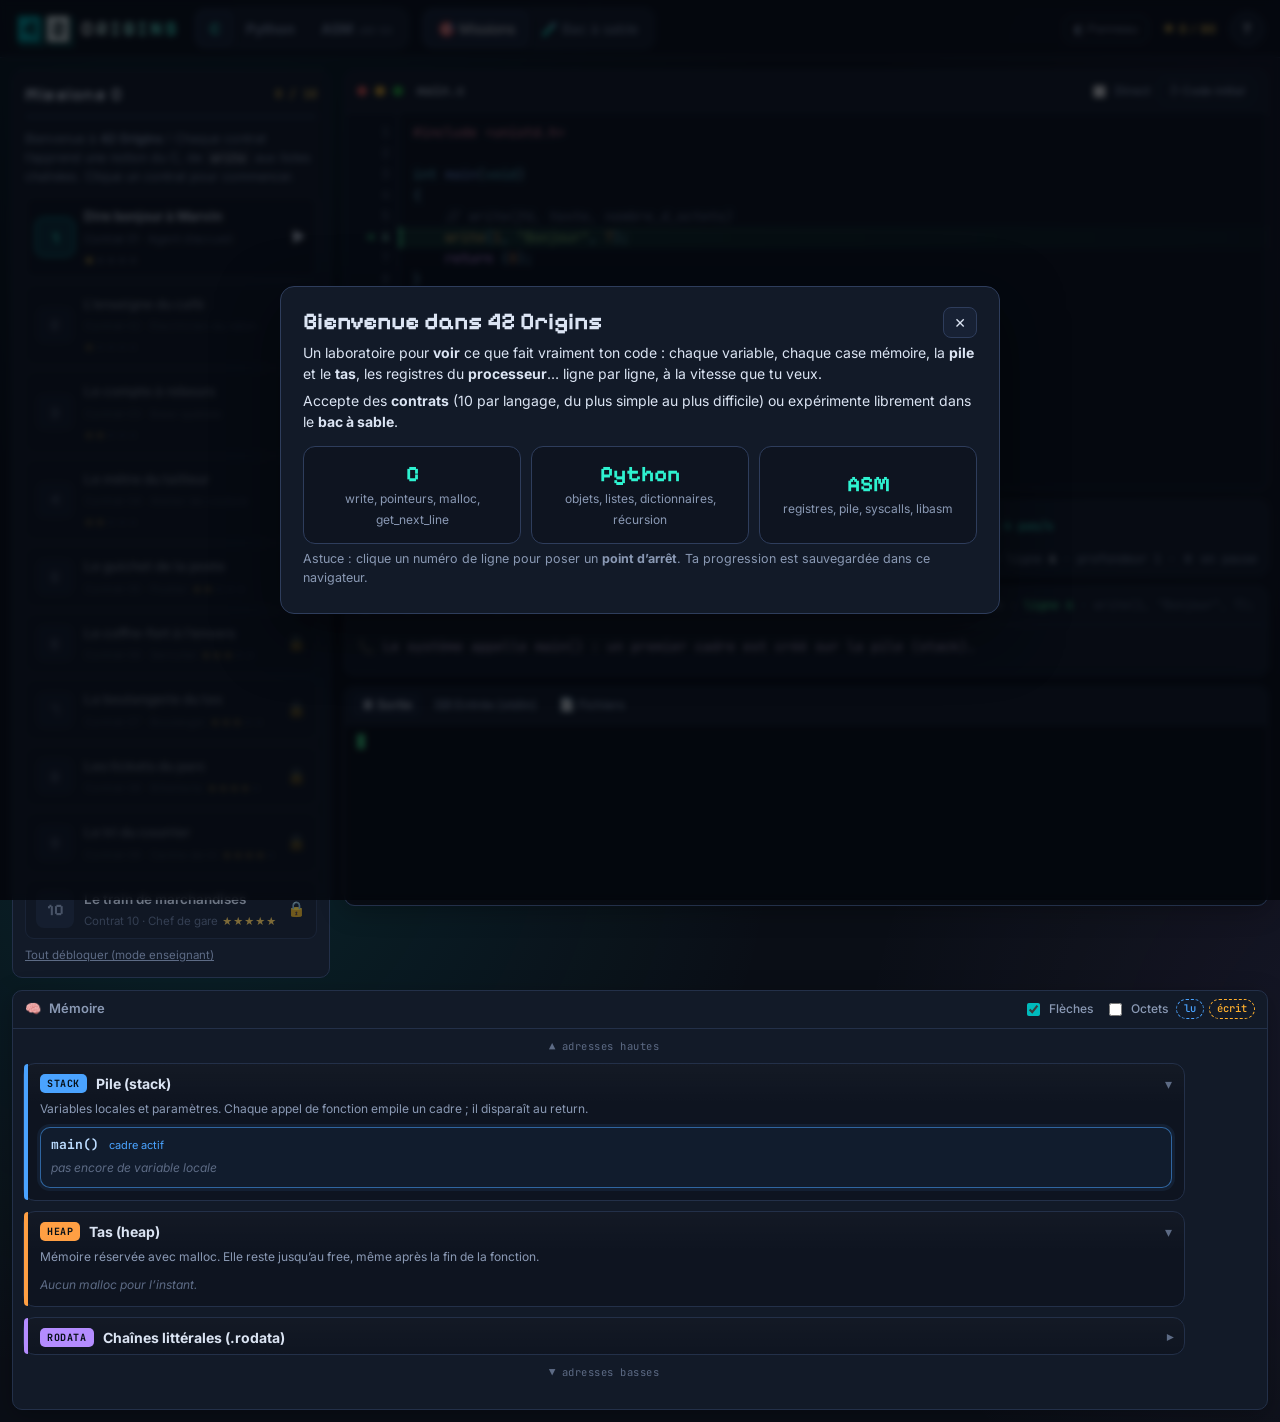
==== commit 564660a6: "42 Origins : mémoire en vraies cases et flèches à angle droit Chaque case a la largeur de sa taille " ====
--- a/42origins/index.html
+++ b/42origins/index.html
@@ -26,6 +26,7 @@
     <button data-mode="sandbox" type="button">🧪 Bac à sable</button>
   </nav>
   <div class="grow"></div>
+  <button id="btn-side" class="ghost sm" type="button" title="Masquer / afficher le panneau de gauche pour agrandir la mémoire">◧ Panneau</button>
   <span id="xp" class="xp" title="Missions réussies"></span>
   <button id="btn-help" class="icon-btn" type="button" title="Aide et raccourcis">?</button>
 </header>
@@ -103,9 +104,12 @@
       <div class="panel-h">
         <span class="ph-ico">🧠</span> Mémoire
         <div class="grow"></div>
+        <div class="mem-tools">
+          <label class="toggle" title="Afficher les flèches des pointeurs (sinon : au survol)"><input type="checkbox" id="opt-wires" checked> <span>Flèches</span></label>
+          <label class="toggle" title="Afficher les octets en hexadécimal sous chaque case"><input type="checkbox" id="opt-bytes"> <span>Octets</span></label>
+        </div>
         <div class="legend">
-          <span class="lg stack">stack</span><span class="lg heap">heap</span><span class="lg data">data</span><span class="lg rodata">rodata</span>
-          <span class="lg rd">lu</span><span class="lg wr">écrit</span>
+          <span class="lg rd" title="case lue à la dernière étape">lu</span><span class="lg wr" title="case écrite à la dernière étape">écrit</span>
         </div>
       </div>
       <div id="mem" class="mem"></div>
--- a/42origins/style.css
+++ b/42origins/style.css
@@ -70,9 +70,11 @@
 
 /* ---------- grille principale ---------- */
 #app {
-  display: grid; grid-template-columns: minmax(300px, 360px) minmax(420px, 1fr) minmax(420px, 1.05fr);
+  display: grid; grid-template-columns: minmax(300px, 350px) minmax(420px, 1fr) minmax(460px, 1.15fr);
   gap: 12px; padding: 12px; height: calc(100vh - var(--hdr));
 }
+.no-side #app { grid-template-columns: 0 minmax(420px, 1fr) minmax(460px, 1.3fr); gap: 0 12px; }
+.no-side #side { visibility: hidden; overflow: hidden; }
 .col { min-width: 0; min-height: 0; display: flex; flex-direction: column; gap: 10px; }
 #side { overflow: auto; padding-right: 2px; }
 #center { overflow: hidden; }
@@ -161,6 +163,9 @@
 .explain .ex { display: flex; gap: 8px; align-items: flex-start; animation: exin .25s ease-out; }
 .explain .ex i { font-style: normal; flex: none; width: 18px; text-align: center; }
 .explain .ex span { font-family: var(--mono); font-size: 12.5px; line-height: 1.45; word-break: break-word; }
+.explain .ex:first-child span { font-size: 13.5px; }
+.explain .ex:first-child { padding: 4px 0 6px; border-bottom: 1px dashed var(--line); margin-bottom: 2px; }
+.explain .ex:only-child { border: 0; }
 .ex.read span { color: #b9dcff; } .ex.write span { color: #ffe0ad; } .ex.heap span { color: #ffd2a6; } .ex.free span { color: #ffb8c4; }
 .ex.io span { color: #b8ffd9; } .ex.call span, .ex.ret span { color: #e3ccff; } .ex.warn span { color: var(--warn); } .ex.err span { color: var(--err); font-weight: 600; }
 .ex.yes span { color: #a8ffcf; } .ex.no span { color: #c7cfdd; } .ex.alu span { color: #ffd9f0; } .ex.jump span { color: #c8e1ff; } .ex.ok span { color: var(--accent2); }
@@ -194,7 +199,8 @@
 
 /* ---------- mémoire ---------- */
 .mem-panel { flex: 1; min-height: 200px; }
-.legend { display: flex; gap: 6px; flex-wrap: wrap; font-weight: 500; }
+.mem-tools { display: flex; gap: 12px; align-items: center; font-weight: 500; }
+.legend { display: flex; gap: 5px; flex-wrap: wrap; font-weight: 500; }
 .lg { font-size: 10.5px; padding: 1px 7px; border-radius: 99px; border: 1px solid; font-family: var(--mono); }
 .lg.stack { color: var(--stack); border-color: rgba(74, 163, 255, .45); }
 .lg.heap { color: var(--heap); border-color: rgba(255, 159, 67, .45); }
@@ -202,91 +208,126 @@
 .lg.rodata { color: var(--rodata); border-color: rgba(180, 140, 255, .45); }
 .lg.rd { color: var(--rd); border-style: dashed; }
 .lg.wr { color: var(--wr); border-style: dashed; }
-.mem { flex: 1; overflow: auto; padding: 10px; position: relative; }
-.mem-in { position: relative; display: flex; flex-direction: column; gap: 12px; min-width: 0; }
-.mem-svg { position: absolute; left: 0; top: 0; pointer-events: none; overflow: visible; z-index: 3; }
-.mem-svg path { fill: none; stroke-width: 1.8; opacity: .75; }
+.mem { flex: 1; overflow: auto; padding: 10px 10px 16px; position: relative; }
+.mem-in { position: relative; display: flex; flex-direction: column; gap: 10px; min-width: 0; padding-right: 72px; }
+.mem-in.objs { padding-right: 72px; }
+.mem-svg { position: absolute; left: 0; top: 0; pointer-events: none; overflow: visible; z-index: 4; }
+.mem-svg path { fill: none; stroke-width: 1.7; opacity: .8; transition: opacity .15s; }
+.mem-svg path.head { stroke: none; opacity: .95; }
+.mem-svg path.dim { opacity: .12; }
 .mem-svg path.hot { stroke-width: 2.6; opacity: 1; }
+.mem-svg path.bad { stroke-dasharray: 5 4; }
+.mem-svg path.head.bad { stroke-dasharray: none; }
 .mem-empty { color: var(--dimmer); text-align: center; padding: 30px 10px; font-style: italic; }
-
-.reg { border: 1px solid var(--line); border-radius: 10px; background: var(--bg2); position: relative; min-width: 0; }
-.reg::before { content: ''; position: absolute; left: 0; top: 0; bottom: 0; width: 3px; border-radius: 10px 0 0 10px; background: var(--rc); }
-.reg-stack { --rc: var(--stack); } .reg-heap { --rc: var(--heap); } .reg-data, .reg-bss { --rc: var(--data); } .reg-rodata { --rc: var(--rodata); }
-.reg-h { display: flex; align-items: center; gap: 8px; padding: 7px 10px 7px 13px; cursor: pointer; user-select: none; }
-.reg-h h3 { margin: 0; font-size: 13px; font-weight: 600; }
-.reg-h .info { font-size: 11.5px; color: var(--dimmer); flex: 1; min-width: 0; overflow: hidden; text-overflow: ellipsis; white-space: nowrap; }
+.addr-guide { font: 10.5px var(--mono); color: var(--dimmer); letter-spacing: .5px; text-align: center; }
+
+.reg { border: 1px solid var(--line); border-radius: 12px; background: linear-gradient(180deg, rgba(255, 255, 255, .025), transparent 40px), var(--bg2); position: relative; min-width: 0; }
+.reg::before { content: ''; position: absolute; left: 0; top: 0; bottom: 0; width: 4px; border-radius: 12px 0 0 12px; background: var(--rc); }
+.reg-stack { --rc: var(--stack); --rcs: rgba(74, 163, 255, .5); } .reg-heap { --rc: var(--heap); --rcs: rgba(255, 159, 67, .5); }
+.reg-data, .reg-bss { --rc: var(--data); --rcs: rgba(61, 220, 132, .5); } .reg-rodata { --rc: var(--rodata); --rcs: rgba(180, 140, 255, .5); }
+.reg-h { display: flex; align-items: center; gap: 9px; padding: 9px 12px 6px 16px; cursor: pointer; user-select: none; }
+.reg-h h3 { margin: 0; font-size: 14px; font-weight: 700; flex: 1; }
 .reg-h .chev { color: var(--dimmer); transition: transform .15s; }
 .reg.closed .chev { transform: rotate(-90deg); }
 .reg.closed .reg-b { display: none; }
-.badge { font: 700 10px var(--mono); letter-spacing: .5px; padding: 2px 6px; border-radius: 4px; color: #061018; background: var(--rc); }
-.reg-b { padding: 2px 10px 10px 13px; display: flex; flex-direction: column; gap: 8px; }
-.frame { border: 1px dashed var(--line2); border-radius: 8px; padding: 6px 8px 8px; background: rgba(74, 163, 255, .03); }
-.frame.active { border-style: solid; border-color: rgba(74, 163, 255, .55); background: rgba(74, 163, 255, .07); box-shadow: 0 0 0 1px rgba(74, 163, 255, .15), 0 4px 14px rgba(0, 0, 0, .25); }
-.frame-h { display: flex; gap: 8px; align-items: baseline; font: 600 12.5px var(--mono); color: #bcdcff; margin-bottom: 4px; }
-.frame-h small { font: 400 11px var(--sans); color: var(--dimmer); }
+.badge { font: 700 10px var(--mono); letter-spacing: .6px; padding: 3px 7px; border-radius: 5px; color: #061018; background: var(--rc); }
+.reg-b { padding: 0 12px 12px 16px; display: flex; flex-direction: column; gap: 6px; }
+.reg-info { margin: 0 0 4px; font-size: 12px; color: var(--dim); line-height: 1.45; }
+.frame { border: 1px dashed var(--line2); border-radius: 10px; padding: 8px 10px 10px; background: rgba(74, 163, 255, .025); display: flex; flex-direction: column; gap: 6px; }
+.frame.active { border-style: solid; border-color: rgba(74, 163, 255, .55); background: rgba(74, 163, 255, .06); box-shadow: 0 0 0 3px rgba(74, 163, 255, .08); }
+.frame-h { display: flex; gap: 10px; align-items: baseline; }
+.fname { font: 700 13px var(--mono); color: #bcdcff; }
+.fsub { font-size: 11px; color: var(--dimmer); }
+.frame.active .fsub { color: var(--stack); }
 .frame-empty { font-size: 12px; color: var(--dimmer); font-style: italic; }
-.grow-down { text-align: center; font-size: 10.5px; color: var(--dimmer); letter-spacing: 1px; }
-
-.obj { padding: 4px 0; border-radius: 6px; }
-.obj + .obj { border-top: 1px solid rgba(255, 255, 255, .04); }
-.obj-h { display: flex; gap: 7px; align-items: baseline; flex-wrap: wrap; font-size: 12px; margin-bottom: 3px; }
-.obj-h b { font: 700 12.5px var(--mono); color: #fff; }
-.obj-h .ty { font-family: var(--mono); color: #7fd6ff; font-size: 11.5px; }
-.obj-h .ad { font-family: var(--mono); color: var(--dimmer); font-size: 11px; }
-.obj-h .sz { color: var(--dimmer); font-size: 11px; }
-.obj-h .note { color: var(--dim); font-size: 11px; font-style: italic; }
-.obj.st-freed { opacity: .55; }
-.obj.st-freed .obj-h b { text-decoration: line-through; }
-.obj.st-leak { background: rgba(255, 92, 122, .07); box-shadow: inset 0 0 0 1px rgba(255, 92, 122, .4); padding: 4px 6px; }
-.obj.st-leak .note { color: var(--err); font-style: normal; font-weight: 600; }
-.obj-row { display: flex; align-items: center; gap: 8px; }
-.obj-row .obj-h { margin: 0; min-width: 0; }
-.cells { display: flex; flex-wrap: wrap; gap: 3px; }
-.cell { position: relative; display: flex; flex-direction: column; align-items: center; min-width: 30px; border-radius: 5px; transition: transform .15s; }
-.cell .lbl { font: 10px/1.2 var(--mono); color: var(--dimmer); height: 12px; white-space: nowrap; }
-.cell .v { min-width: 30px; height: 28px; padding: 0 6px; display: grid; place-items: center; font: 600 13px var(--mono); color: #f2f6ff; background: #182235; border: 1px solid #2a3a58; border-radius: 5px; white-space: nowrap; max-width: 260px; overflow: hidden; text-overflow: ellipsis; }
-.cell .ca { font: 9px/1.2 var(--mono); color: #46536b; height: 11px; }
-.cell .sub { position: absolute; right: 2px; top: 13px; font: 8px var(--mono); color: #66789a; }
-.reg-stack .cell .v { border-color: rgba(74, 163, 255, .35); }
-.reg-heap .cell .v { border-color: rgba(255, 159, 67, .35); }
-.reg-data .cell .v { border-color: rgba(61, 220, 132, .35); }
-.reg-rodata .cell .v { border-color: rgba(180, 140, 255, .35); }
-.cell.k-char .v { min-width: 30px; }
-.cell.k-ptr .v { color: #ffd88a; font-size: 11.5px; cursor: help; }
+.call-link { text-align: center; font-size: 11.5px; color: var(--dimmer); }
+.call-link b { font-family: var(--mono); color: #bcdcff; font-weight: 600; }
+
+/* une variable / un bloc */
+.var { border-radius: 8px; padding: 6px 8px 7px; background: rgba(255, 255, 255, .025); border: 1px solid rgba(255, 255, 255, .04); }
+.var-h { display: flex; gap: 8px; align-items: baseline; flex-wrap: wrap; margin-bottom: 2px; min-width: 0; }
+.vn { font: 700 13.5px var(--mono); color: #fff; }
+.var-h .vt { font: 12px var(--mono); color: #7fd6ff; }
+.vnote { font-size: 11px; color: var(--dim); font-style: italic; }
+.vmeta { font: 11px var(--mono); color: var(--dimmer); white-space: nowrap; }
+.var.one { display: flex; align-items: center; gap: 12px; }
+.var.one .var-h { flex: 1; margin: 0; }
+.var.one .strip { flex: none; }
+.var.one { padding-top: 4px; padding-bottom: 5px; }
+.var.one .cell .lbl { position: absolute; left: 50%; top: -12px; transform: translateX(-50%); }
+.var.one .cell .lbl:not(.tagged) { display: none; }
+.var.one .cell .v { margin-top: 0; }
+.var.one .cell .pins { top: -4px; }
+.var.st-freed { opacity: .6; }
+.var.st-freed .vn { text-decoration: line-through; }
+.var.st-leak { background: rgba(255, 92, 122, .07); border-color: rgba(255, 92, 122, .45); }
+.var.st-leak .vnote { color: var(--err); font-style: normal; font-weight: 600; }
+.srow { display: flex; align-items: flex-end; }
+.sadr { flex: none; width: 78px; font: 10.5px var(--mono); color: var(--dimmer); padding-bottom: 11px; }
+.strip { display: flex; align-items: flex-end; }
+.strip.wrap { flex-wrap: wrap; row-gap: 2px; }
+
+/* une case : largeur = nombre d'octets × --u */
+.cell { position: relative; display: flex; flex-direction: column; flex: none; min-width: 0; }
+.objs .cell { min-width: 34px; }
+.cell .lbl { height: 14px; font: 10px/14px var(--mono); color: var(--dimmer); text-align: center; white-space: nowrap; position: relative; z-index: 2; }
+.cell .lbl.tagged { align-self: center; padding: 0 6px; border-radius: 4px; background: var(--rd); color: #00142a; font-weight: 700; box-shadow: 0 2px 8px rgba(0, 0, 0, .35); }
+.cell.acc-w .lbl.tagged { background: var(--wr); color: #241a00; }
+.cell .v { position: relative; height: 34px; margin-top: 7px; margin-left: -1px; display: flex; align-items: center; justify-content: center; padding: 0 4px;
+  background: #16203a; border: 1px solid var(--rcs, #2a3a58); color: #f2f6ff; font: 600 13px var(--mono); white-space: nowrap; overflow: hidden; }
+.strip .cell:first-child .v { margin-left: 0; border-top-left-radius: 6px; border-bottom-left-radius: 6px; }
+.strip .cell:last-child .v { border-top-right-radius: 6px; border-bottom-right-radius: 6px; }
+.real .cell .v.multi { background-image: repeating-linear-gradient(90deg, transparent 0, transparent calc(var(--u) - 1px), rgba(255, 255, 255, .07) calc(var(--u) - 1px), rgba(255, 255, 255, .07) var(--u)); }
+.objs .cell .v { padding: 0 9px; }
+.cell .vt { overflow: hidden; text-overflow: ellipsis; max-width: 100%; }
+.cell .code { position: absolute; right: 2px; bottom: 0; font: 8px var(--mono); color: #64759a; }
+.cell .raw { position: absolute; left: 0; right: 0; bottom: 2px; text-align: center; font: 8.5px var(--mono); color: #7a8aa8; pointer-events: none; }
+.cell .bytes { display: none; }
+.show-bytes .cell .bytes { display: flex; }
+.cell .bytes i { width: var(--u); text-align: center; font: 9px/14px var(--mono); font-style: normal; color: #6f80a3; }
+.cell.k-char .v { font-size: 14px; }
+.cell.np .v { font-size: 10px; color: #8fa0c4; }
+.real .cell.k-char .v { padding: 0 1px; }
+.objs .cell.k-ptr .v { min-width: 118px; }
+.cell.k-ptr .v { color: #ffe3a3; font-size: 12px; justify-content: flex-start; padding-left: 9px; }
+.cell.k-ptr .vt { transform: translateY(-5px); }
+.cell.k-ptr .vt b { color: var(--wire, #ffd88a); }
+.cell.k-ptr .vt em { color: var(--err); font-style: normal; }
+.cell.src .v { box-shadow: inset 4px 0 0 var(--wire); }
 .cell.k-code .v { color: #ffb3dd; font-size: 11.5px; }
 .cell.k-kw .v { color: #c792ea; }
-.cell.nul .v { color: #6f7f99; background: #121a29; border-style: dashed; }
-.cell.garbage .v { color: #7a6a8f; background: repeating-linear-gradient(45deg, #171f2f, #171f2f 4px, #1b2436 4px, #1b2436 8px); font-style: italic; }
-.cell.freed .v { color: #6b5560; background: #1a1418; border-color: #3a2a30; text-decoration: line-through; }
-.cell.pad .v { background: repeating-linear-gradient(-45deg, #0f1522, #0f1522 3px, #131b2a 3px, #131b2a 6px); color: transparent; min-width: 14px; }
-.cell.more .v { color: var(--dimmer); background: transparent; border-style: dotted; font-weight: 400; }
+.cell.nul .v { color: #6f7f99; background: #111a2b; }
+.cell.garbage .v { color: #8a7aa3; font-style: italic; font-weight: 400; background: repeating-linear-gradient(45deg, #151d2e, #151d2e 5px, #1a2337 5px, #1a2337 10px); }
+.cell.freed .v { color: #6b5560; background: #1a1418; text-decoration: line-through; }
+.cell.pad .v { background: repeating-linear-gradient(-45deg, #0f1522, #0f1522 3px, #172033 3px, #172033 6px); color: transparent; }
+.cell.more .v { color: var(--dimmer); background: transparent; border-style: dashed; font-weight: 400; }
+.cell.dangling .v { border-color: var(--err); background: #2a1219; }
+.cell .pins { position: absolute; top: 15px; left: 3px; display: flex; gap: 2px; z-index: 3; }
+.cell .pins i { width: 7px; height: 7px; border-radius: 50%; box-shadow: 0 0 0 1.5px #0a0e16; }
 .cell.chg .v { animation: chg 1.1s ease-out; }
-.cell.acc-r .v { border-color: var(--rd) !important; box-shadow: 0 0 0 2px rgba(74, 163, 255, .45), 0 0 14px rgba(74, 163, 255, .45); }
-.cell.acc-w .v { border-color: var(--wr) !important; box-shadow: 0 0 0 2px rgba(255, 176, 46, .5), 0 0 16px rgba(255, 176, 46, .5); background: #2a2214; }
-.cell.acc-w { animation: pop .35s ease-out; }
-.cell.ptr-target .v { box-shadow: 0 0 0 2px #ffd88a, 0 0 14px rgba(255, 216, 138, .6); }
-.cell .tag { position: absolute; bottom: calc(100% - 2px); left: 50%; transform: translateX(-50%); z-index: 5; background: var(--wr); color: #241a00; font: 700 10.5px var(--mono); padding: 1px 6px; border-radius: 5px; white-space: nowrap; pointer-events: none; box-shadow: 0 2px 8px rgba(0, 0, 0, .4); }
-.cell.acc-r .tag { background: var(--rd); color: #00142a; }
-.cell .tag::after { content: ''; position: absolute; left: 50%; top: 100%; transform: translateX(-50%); border: 4px solid transparent; border-top-color: inherit; }
-@keyframes chg { 0% { background: #3a5f2a; } 100% { } }
-@keyframes pop { 0% { transform: scale(1.18); } 100% { transform: scale(1); } }
-.gap { display: flex; align-items: center; gap: 6px; font: 10.5px var(--mono); color: #4d5b77; padding: 1px 0 1px 4px; }
-.gap::before { content: ''; flex: none; width: 28px; height: 8px; border-radius: 2px; background: repeating-linear-gradient(-45deg, #141c2c, #141c2c 3px, #1d2840 3px, #1d2840 6px); }
-.gap.hdr::before { background: repeating-linear-gradient(-45deg, #2a1d10, #2a1d10 3px, #3a2814 3px, #3a2814 6px); }
-
-/* pile ASM en tranches de 8 octets */
-.slots { display: flex; flex-direction: column; gap: 2px; font-family: var(--mono); }
-.slot { display: grid; grid-template-columns: 64px 116px 1fr; align-items: center; gap: 8px; font-size: 11.5px; }
-.slot .sm { text-align: right; font-weight: 700; }
-.slot .sm .m-rsp { color: var(--ok); } .slot .sm .m-rbp { color: var(--rodata); }
-.slot .sa { color: var(--dimmer); font-size: 10.5px; }
-.slot .cell { flex-direction: row; gap: 6px; align-items: center; }
-.slot .cell .lbl { width: 62px; text-align: right; height: auto; }
-.slot .cell .ca { display: none; }
-.slot .cell .v { min-width: 140px; justify-content: start; height: 24px; }
-.slot .sn { font-size: 11px; color: var(--dim); font-style: italic; font-family: var(--sans); }
-.slot.top-rsp { border-top: 2px solid var(--ok); padding-top: 2px; }
-.slot.free-zone { opacity: .45; }
+.cell.acc-r .v { z-index: 1; border-color: var(--rd); box-shadow: 0 0 0 2px rgba(74, 163, 255, .5), 0 0 14px rgba(74, 163, 255, .45); }
+.cell.acc-w .v { z-index: 1; border-color: var(--wr); background-color: #2c2413; box-shadow: 0 0 0 2px rgba(255, 176, 46, .55), 0 0 16px rgba(255, 176, 46, .5); }
+.cell.acc-w .v .vt { animation: pop .35s ease-out; }
+.cell.ptr-target .v { z-index: 1; box-shadow: 0 0 0 2px #ffd88a, 0 0 16px rgba(255, 216, 138, .6); }
+@keyframes chg { 0% { background-color: #2f5a2a; } 100% { } }
+@keyframes pop { 0% { transform: scale(1.3); } 100% { transform: none; } }
+.gap { display: flex; align-items: center; gap: 8px; font: 10.5px var(--mono); color: #55647f; padding-left: 78px; }
+.var.one + .gap, .frame > .gap { padding-left: 8px; }
+.gap-box { height: 10px; border-radius: 3px; background: repeating-linear-gradient(-45deg, #141c2c, #141c2c 3px, #22304a 3px, #22304a 6px); flex: none; }
+.gap.hdr .gap-box { background: repeating-linear-gradient(-45deg, #2a1d10, #2a1d10 3px, #44301a 3px, #44301a 6px); }
+
+/* pile de l'assembleur : tranches de 8 octets */
+.slots { gap: 0; }
+.slot { display: grid; grid-template-columns: 74px 64px auto 1fr; align-items: end; gap: 8px; }
+.slot .cell .lbl { display: none; }
+.slot .cell .v { margin-top: 2px; border-radius: 0 !important; margin-left: 0; }
+.slot + .slot .cell .v { margin-top: -1px; }
+.slot .sm { text-align: right; font: 700 11px var(--mono); padding-bottom: 9px; white-space: nowrap; }
+.mk-rsp { color: var(--ok); } .mk-rbp { color: var(--rodata); margin-left: 4px; }
+.slot .so { font: 10.5px var(--mono); color: var(--dimmer); padding-bottom: 10px; text-align: right; }
+.slot .sn { font-size: 11px; color: var(--dim); font-style: italic; padding-bottom: 10px; }
+.slot.at-rsp .cell .v { border-top: 2px solid var(--ok); }
+.slot.below { opacity: .4; }
 
 /* ---------- processeur (ASM) ---------- */
 .cpu-panel { flex: 0 0 auto; max-height: 56%; overflow: auto; }
@@ -386,9 +427,11 @@
 .m-top .back { border: 1px solid var(--line2); background: var(--panel2); border-radius: 7px; padding: 3px 9px; font-size: 12px; }
 .m-job { font: 600 11px var(--mono); color: var(--accent2); letter-spacing: 1px; text-transform: uppercase; }
 .m-title { margin: 0; font: 700 19px/1.2 var(--pix); }
-.scene { position: relative; border-radius: 10px; overflow: hidden; border: 1px solid var(--line2); background: #0b1220; aspect-ratio: 16 / 10; }
+.scene { position: relative; border-radius: 10px; overflow: hidden; border: 1px solid var(--line2); background: #0b1220; }
+.scene svg { aspect-ratio: 16 / 10; }
 .scene svg { display: block; width: 100%; height: 100%; }
-.scene .s-cap { position: absolute; left: 8px; bottom: 6px; right: 8px; font: 600 11px var(--mono); color: rgba(255, 255, 255, .8); text-shadow: 0 1px 2px #000; pointer-events: none; }
+.scene .s-cap { padding: 6px 10px; font: 11.5px/1.4 var(--sans); color: var(--dim); background: #0d1424; border-top: 1px solid var(--line); }
+.scene .s-cap:empty { display: none; }
 .scene.win { box-shadow: 0 0 0 2px var(--ok), 0 0 24px rgba(61, 220, 132, .35); }
 .story { font-size: 13.5px; line-height: 1.55; margin: 0; }
 .goal { border: 1px solid rgba(0, 186, 188, .5); background: rgba(0, 186, 188, .08); border-radius: 9px; padding: 9px 11px; font-size: 13px; }
@@ -488,6 +531,10 @@
   .explain-panel { max-height: 240px; }
   #side { max-height: none; }
 }
+@media (max-width: 1280px) {
+  .no-side #app { grid-template-columns: 1fr; }
+  .no-side #side { display: none; }
+}
 @media (max-width: 820px) {
   :root { --hdr: auto; }
   #top { flex-wrap: wrap; padding: 8px 12px; gap: 8px; position: static; }
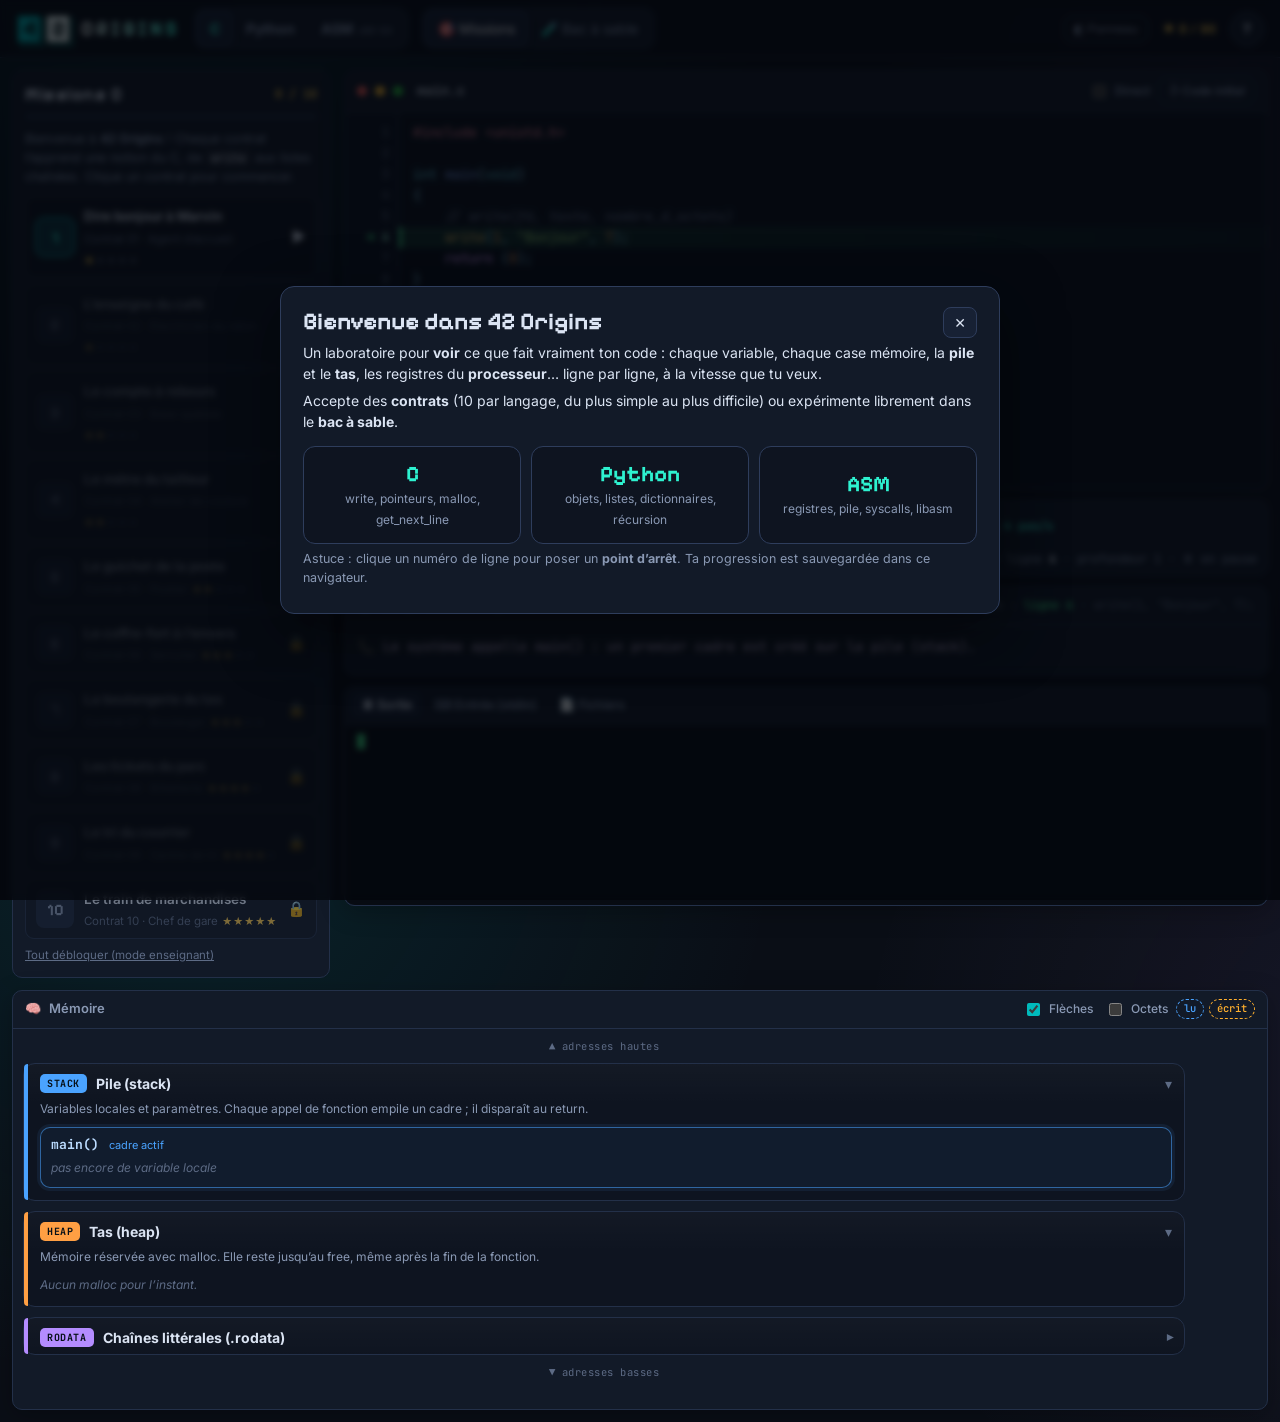
==== commit fdbe3d6e: "42 Origins : confirmations dans la page et navigation sans changement d'adresse Les fenêtres confirm" ====
--- a/42origins/index.html
+++ b/42origins/index.html
@@ -3,7 +3,7 @@
 <head>
 <meta charset="utf-8">
 <meta name="viewport" content="width=device-width, initial-scale=1">
-<title>42 Origins — voir la mémoire en C, Python et assembleur</title>
+<title>42 Origins</title>
 <meta name="description" content="Visualiseur pas à pas de code C, Python et assembleur x86-64 : pile, tas, cases mémoire, registres du processeur, et 30 missions pour apprendre.">
 <link rel="preconnect" href="https://fonts.googleapis.com">
 <link rel="preconnect" href="https://fonts.gstatic.com" crossorigin>
--- a/42origins/style.css
+++ b/42origins/style.css
@@ -2,6 +2,7 @@
  *  42 ORIGINS — styles
  * ========================================================================= */
 :root {
+  color-scheme: dark;
   --bg: #0a0e16;
   --bg2: #0e1420;
   --panel: #121a28;
@@ -492,6 +493,7 @@
 .modal-card p { margin: 6px 0; }
 .modal-card table { border-collapse: collapse; width: 100%; font-size: 13px; }
 .modal-card td { padding: 4px 6px; border-bottom: 1px solid var(--line); }
+.m-actions .close { float: none !important; }
 .modal-card .close { float: right; border: 1px solid var(--line2); background: var(--panel2); border-radius: 8px; padding: 4px 10px; }
 .welcome-langs { display: grid; grid-template-columns: repeat(3, 1fr); gap: 10px; margin: 14px 0 4px; }
 .welcome-langs button { border: 1px solid var(--line2); background: var(--bg2); border-radius: 12px; padding: 14px 10px; text-align: center; transition: transform .12s, border-color .12s; }
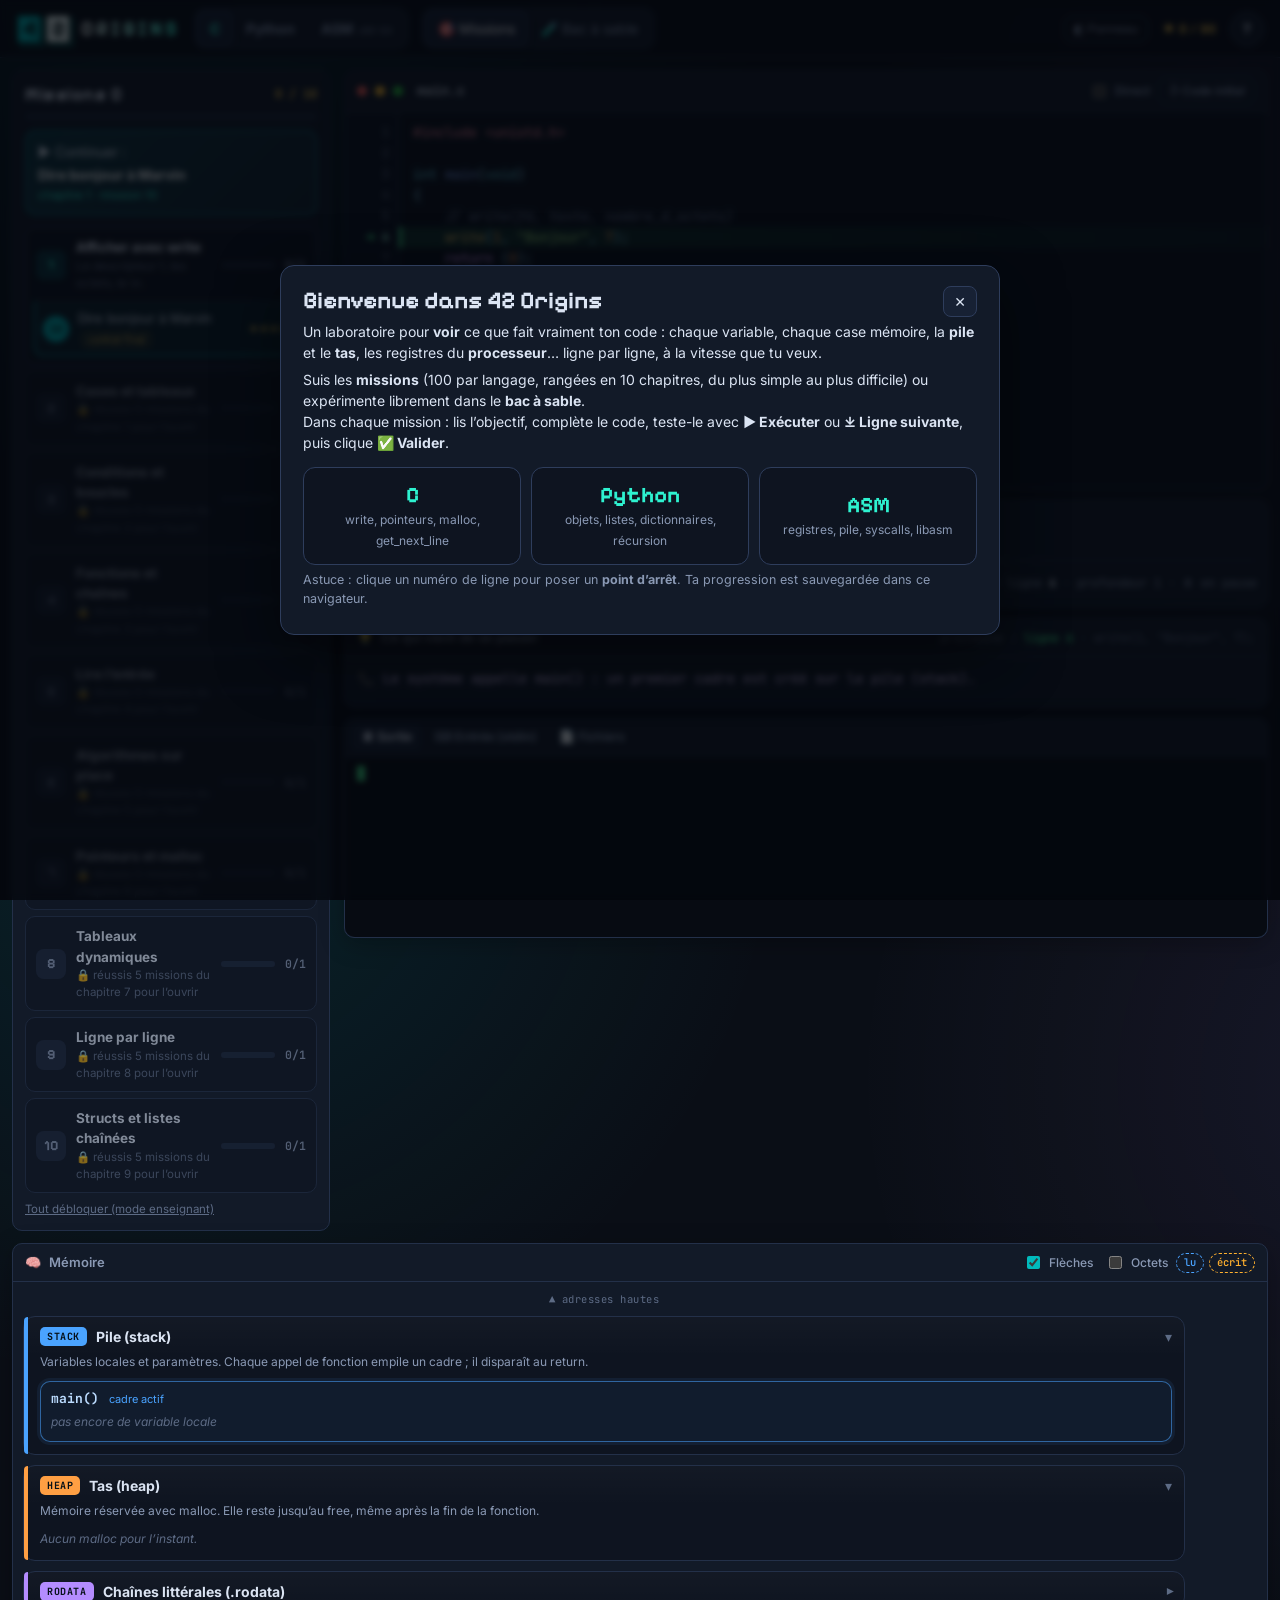
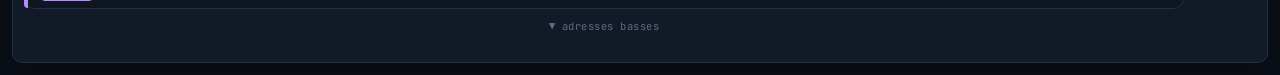
==== commit 9e87b866: "42 Origins : chapitres, fenêtre « Bien joué ! » et interface simplifiée Missions rangées en 10 chapi" ====
--- a/42origins/index.html
+++ b/42origins/index.html
@@ -4,7 +4,7 @@
 <meta charset="utf-8">
 <meta name="viewport" content="width=device-width, initial-scale=1">
 <title>42 Origins</title>
-<meta name="description" content="Visualiseur pas à pas de code C, Python et assembleur x86-64 : pile, tas, cases mémoire, registres du processeur, et 30 missions pour apprendre.">
+<meta name="description" content="Visualiseur pas à pas de code C, Python et assembleur x86-64 : pile, tas, cases mémoire, registres du processeur, et 300 missions pour apprendre.">
 <link rel="preconnect" href="https://fonts.googleapis.com">
 <link rel="preconnect" href="https://fonts.gstatic.com" crossorigin>
 <link rel="stylesheet" href="https://fonts.googleapis.com/css2?family=Pixelify+Sans:wght@400;600;700&family=JetBrains+Mono:wght@400;600;700&family=Inter:wght@400;500;600;700&display=swap">
@@ -55,22 +55,24 @@
     </div>
 
     <div id="toolbar" class="toolbar">
-      <div class="tb-group">
-        <button id="btn-run" class="primary" type="button" title="Exécuter / continuer (F5 ou Ctrl+Entrée)">▶ <span>Exécuter</span></button>
-        <button id="btn-pause" type="button" title="Pause (Échap)" hidden>⏸ <span>Pause</span></button>
-        <button id="btn-step" type="button" title="Exécute la ligne verte, en entrant dans les fonctions (F10)">⤓ <span>Pas</span></button>
-        <button id="btn-over" type="button" title="Exécute la ligne verte sans entrer dans les fonctions (Maj+F10)">↷ <span>Par-dessus</span></button>
-        <button id="btn-out" type="button" title="Termine la fonction en cours (F8)">⤴ <span>Sortir</span></button>
-        <button id="btn-back" type="button" title="Revenir d’un pas (F9)">⤒ <span>Retour</span></button>
-        <button id="btn-restart" class="ghost" type="button" title="Recommencer depuis le début">⟲</button>
+      <div class="tb-main">
+        <button id="btn-run" class="primary" type="button" title="Exécute tout le programme à la vitesse choisie (F5)">▶ <span>Exécuter</span></button>
+        <button id="btn-pause" class="primary" type="button" title="Pause (Échap)" hidden>⏸ <span>Pause</span></button>
+        <button id="btn-step" class="step" type="button" title="Exécute seulement la ligne surlignée en vert (F10)">⤓ <span>Ligne suivante</span></button>
+        <button id="btn-restart" type="button" title="Recommence depuis le début">⟲ <span>Recommencer</span></button>
+        <button id="btn-validate" class="validate" type="button" title="Lance les tests de la mission" hidden>✅ <span>Valider</span></button>
       </div>
-      <div class="tb-speed">
-        <span class="lbl">🐢</span>
-        <input type="range" id="speed" min="0" max="8" step="1" value="3" aria-label="Vitesse d’exécution">
-        <span class="lbl">🐇</span>
-        <span id="speed-val" class="speed-val">2 pas/s</span>
+      <div class="tb-more">
+        <button id="btn-over" class="sm" type="button" title="Exécute un appel de fonction d’un seul coup (Maj+F10)">↷ Passer la fonction</button>
+        <button id="btn-out" class="sm" type="button" title="Termine la fonction en cours (F8)">⤴ Sortir</button>
+        <button id="btn-back" class="sm" type="button" title="Revient d’une ligne en arrière (F9)">⤒ Revenir</button>
+        <span class="tb-speed" title="Vitesse de « Exécuter »">
+          <span class="lbl">Vitesse</span>
+          <input type="range" id="speed" min="0" max="8" step="1" value="3" aria-label="Vitesse d’exécution">
+          <span id="speed-val" class="speed-val">4 pas/s</span>
+        </span>
+        <span id="status" class="status"></span>
       </div>
-      <div id="status" class="status"></div>
     </div>
 
     <div class="panel explain-panel">
@@ -132,6 +134,13 @@
 <script src="js/missions_c.js"></script>
 <script src="js/missions_py.js"></script>
 <script src="js/missions_asm.js"></script>
+<script src="js/missions_c_1.js"></script>
+<script src="js/missions_c_2.js"></script>
+<script src="js/missions_py_1.js"></script>
+<script src="js/missions_py_2.js"></script>
+<script src="js/missions_asm_1.js"></script>
+<script src="js/missions_asm_2.js"></script>
+<script src="js/chapters.js"></script>
 <script src="js/examples.js"></script>
 <script src="js/judge.js"></script>
 <script src="js/app.js"></script>
--- a/42origins/style.css
+++ b/42origins/style.css
@@ -426,7 +426,7 @@
 .m-top .back { white-space: nowrap; flex: none; }
 .m-top .m-job { min-width: 0; }
 .m-top .back { border: 1px solid var(--line2); background: var(--panel2); border-radius: 7px; padding: 3px 9px; font-size: 12px; }
-.m-job { font: 600 11px var(--mono); color: var(--accent2); letter-spacing: 1px; text-transform: uppercase; }
+.m-job { font: 600 11px var(--mono); color: var(--accent2); letter-spacing: 1px; text-transform: uppercase; margin-bottom: -4px; }
 .m-title { margin: 0; font: 700 19px/1.2 var(--pix); }
 .scene { position: relative; border-radius: 10px; overflow: hidden; border: 1px solid var(--line2); background: #0b1220; }
 .scene svg { aspect-ratio: 16 / 10; }
@@ -550,3 +550,82 @@
   .slot { grid-template-columns: 48px 1fr; }
   .slot .sa { display: none; }
 }
+
+/* =========================================================================
+ *  Interface simplifiée : chapitres, missions, barre d'outils, réussite
+ * ========================================================================= */
+.toolbar { flex-direction: column; align-items: stretch; gap: 8px; padding: 10px; }
+.tb-main { display: flex; gap: 8px; flex-wrap: wrap; }
+.tb-main button { padding: 9px 14px; font-size: 14px; font-weight: 600; border-radius: 9px; }
+.toolbar button.step { background: rgba(61, 220, 132, .12); border-color: rgba(61, 220, 132, .5); color: #c9ffe0; }
+.toolbar button.validate { margin-left: auto; background: linear-gradient(180deg, #4be38f, #24b36a); color: #04210f; border-color: transparent; font-weight: 700; box-shadow: 0 3px 0 #13703f; }
+.tb-more { display: flex; gap: 6px; align-items: center; flex-wrap: wrap; padding-top: 8px; border-top: 1px solid var(--line); }
+.tb-more button.sm { padding: 4px 9px; font-size: 12px; background: transparent; color: var(--dim); }
+.tb-more button.sm:hover:not(:disabled) { color: var(--text); }
+.tb-speed { display: inline-flex; align-items: center; gap: 6px; margin-left: 6px; }
+.tb-speed .lbl { font-size: 12px; color: var(--dim); }
+.tb-more .status { margin-left: auto; }
+
+.continue { width: 100%; text-align: left; display: flex; flex-direction: column; gap: 2px; margin: 4px 0 12px; padding: 10px 12px; border-radius: 10px; border: 1px solid rgba(0, 186, 188, .6); background: linear-gradient(135deg, rgba(0, 186, 188, .18), rgba(0, 186, 188, .05)); }
+.continue b { color: #fff; }
+.continue span { font-size: 11.5px; color: var(--accent2); }
+.continue:hover { filter: brightness(1.12); }
+.chapters { display: flex; flex-direction: column; gap: 6px; }
+.chap { border: 1px solid var(--line); border-radius: 10px; background: var(--bg2); overflow: hidden; }
+.chap.open { border-color: var(--line2); }
+.chap.full { border-color: rgba(61, 220, 132, .45); }
+.chap.locked { opacity: .55; }
+.chap-h { width: 100%; display: grid; grid-template-columns: 30px 1fr 54px auto; gap: 10px; align-items: center; padding: 9px 10px; border: 0; background: transparent; text-align: left; }
+.chap-h:hover { background: rgba(255, 255, 255, .03); }
+.chap-n { width: 30px; height: 30px; display: grid; place-items: center; border-radius: 8px; background: #1a2438; font: 700 14px var(--pix); color: var(--dim); }
+.chap.full .chap-n { background: rgba(61, 220, 132, .18); color: var(--ok); }
+.chap.open .chap-n { background: rgba(0, 186, 188, .2); color: var(--accent2); }
+.chap-t { min-width: 0; display: flex; flex-direction: column; }
+.chap-t b { font-size: 13.5px; }
+.chap-t span { font-size: 11.5px; color: var(--dimmer); }
+.chap-p { height: 6px; border-radius: 3px; background: #1b2539; overflow: hidden; }
+.chap-p i { display: block; height: 100%; background: linear-gradient(90deg, var(--accent), var(--ok)); }
+.chap-c { font: 600 11.5px var(--mono); color: var(--dim); }
+.chap-b { display: flex; flex-direction: column; padding: 0 8px 8px; gap: 3px; }
+.mrow { display: grid; grid-template-columns: 26px 1fr auto; gap: 9px; align-items: center; padding: 7px 8px; border-radius: 8px; border: 1px solid transparent; background: transparent; text-align: left; }
+.mrow:hover { background: rgba(255, 255, 255, .04); border-color: var(--line2); }
+.mr-n { width: 26px; height: 26px; border-radius: 50%; display: grid; place-items: center; font: 700 12px var(--mono); background: #1a2438; color: var(--dim); }
+.mrow.done .mr-n { background: rgba(61, 220, 132, .18); color: var(--ok); }
+.mrow.cur { border-color: var(--accent); background: rgba(0, 186, 188, .08); }
+.mrow.cur .mr-n { background: var(--accent); color: #022; }
+.mr-t { font-size: 13px; }
+.mr-t em { font-style: normal; font-size: 10.5px; color: var(--warn); border: 1px solid rgba(255, 204, 77, .4); border-radius: 4px; padding: 0 4px; margin-left: 4px; }
+.mr-s { font-size: 9px; color: var(--warn); letter-spacing: 1px; }
+.mrow.final { border-top: 1px dashed var(--line2); border-radius: 0 0 8px 8px; }
+
+.m-nav { display: inline-flex; align-items: center; gap: 4px; font: 700 12px var(--mono); }
+.m-nav button { width: 26px; height: 26px; border-radius: 7px; border: 1px solid var(--line2); background: var(--panel2); font-size: 15px; line-height: 1; }
+.m-nav button:disabled { opacity: .3; cursor: default; }
+.m-title .stars { font-size: 11px; color: var(--warn); vertical-align: middle; letter-spacing: 1px; }
+.howto { list-style: none; counter-reset: s; display: grid; grid-template-columns: repeat(2, 1fr); gap: 4px; margin: 0; padding: 0; }
+.howto li { counter-increment: s; font-size: 12px; color: var(--dim); background: var(--bg2); border: 1px solid var(--line); border-radius: 8px; padding: 6px 6px 6px 26px; position: relative; line-height: 1.3; }
+.howto li::before { content: counter(s); position: absolute; left: 6px; top: 6px; width: 15px; height: 15px; border-radius: 50%; background: var(--panel2); color: var(--accent2); font: 700 10px/15px var(--mono); text-align: center; }
+.res-h { font-weight: 700; color: #ffd3dc; }
+
+.win-modal { text-align: center; display: flex; flex-direction: column; align-items: center; gap: 8px; padding: 6px 4px 2px; }
+.win-badge { width: 92px; height: 92px; border-radius: 50%; display: grid; place-items: center; background: radial-gradient(circle at 35% 30%, #fff6c2, #ffcc4d 45%, #e09a00); box-shadow: 0 0 0 6px rgba(255, 204, 77, .18), 0 0 40px rgba(255, 204, 77, .45); animation: winpop .6s cubic-bezier(.2, 1.6, .4, 1); }
+.win-badge span { font-size: 50px; color: #7a4a00; line-height: 1; }
+.win-modal h2 { font: 700 34px var(--pix); margin: 6px 0 0; color: var(--ok); }
+.win-title { margin: 0; font-size: 15px; }
+.win-msg { margin: 0; color: var(--dim); }
+.win-unlock { margin: 2px 0 0; padding: 6px 10px; border-radius: 8px; background: rgba(0, 186, 188, .12); color: var(--accent2); font-weight: 600; }
+.win-stats { display: grid; grid-template-columns: repeat(3, 1fr); gap: 8px; width: 100%; max-width: 420px; margin: 8px 0; }
+.win-stats div { border: 1px solid var(--line2); border-radius: 10px; padding: 8px 4px; background: var(--bg2); }
+.win-stats b { display: block; font: 700 18px var(--mono); color: #fff; }
+.win-stats span { font-size: 11px; color: var(--dimmer); }
+.win-actions { display: flex; gap: 8px; flex-wrap: wrap; justify-content: center; }
+.win-actions button { border-radius: 9px; padding: 10px 18px; font-size: 14px; font-weight: 700; border: 1px solid var(--line2); background: var(--panel2); }
+.win-actions .close { float: none !important; }
+.win-actions .go { background: linear-gradient(180deg, #4be38f, #24b36a); color: #04210f; border-color: transparent; box-shadow: 0 3px 0 #13703f; }
+@keyframes winpop { 0% { transform: scale(.2) rotate(-30deg); opacity: 0; } 100% { transform: none; opacity: 1; } }
+@media (prefers-reduced-motion: reduce) { .win-badge, .confetti, .cell.acc-w .v .vt { animation: none !important; } }
+@media (max-width: 820px) {
+  .howto { grid-template-columns: repeat(2, 1fr); }
+  .tb-main button span { display: inline; }
+  .toolbar button.validate { margin-left: 0; }
+}
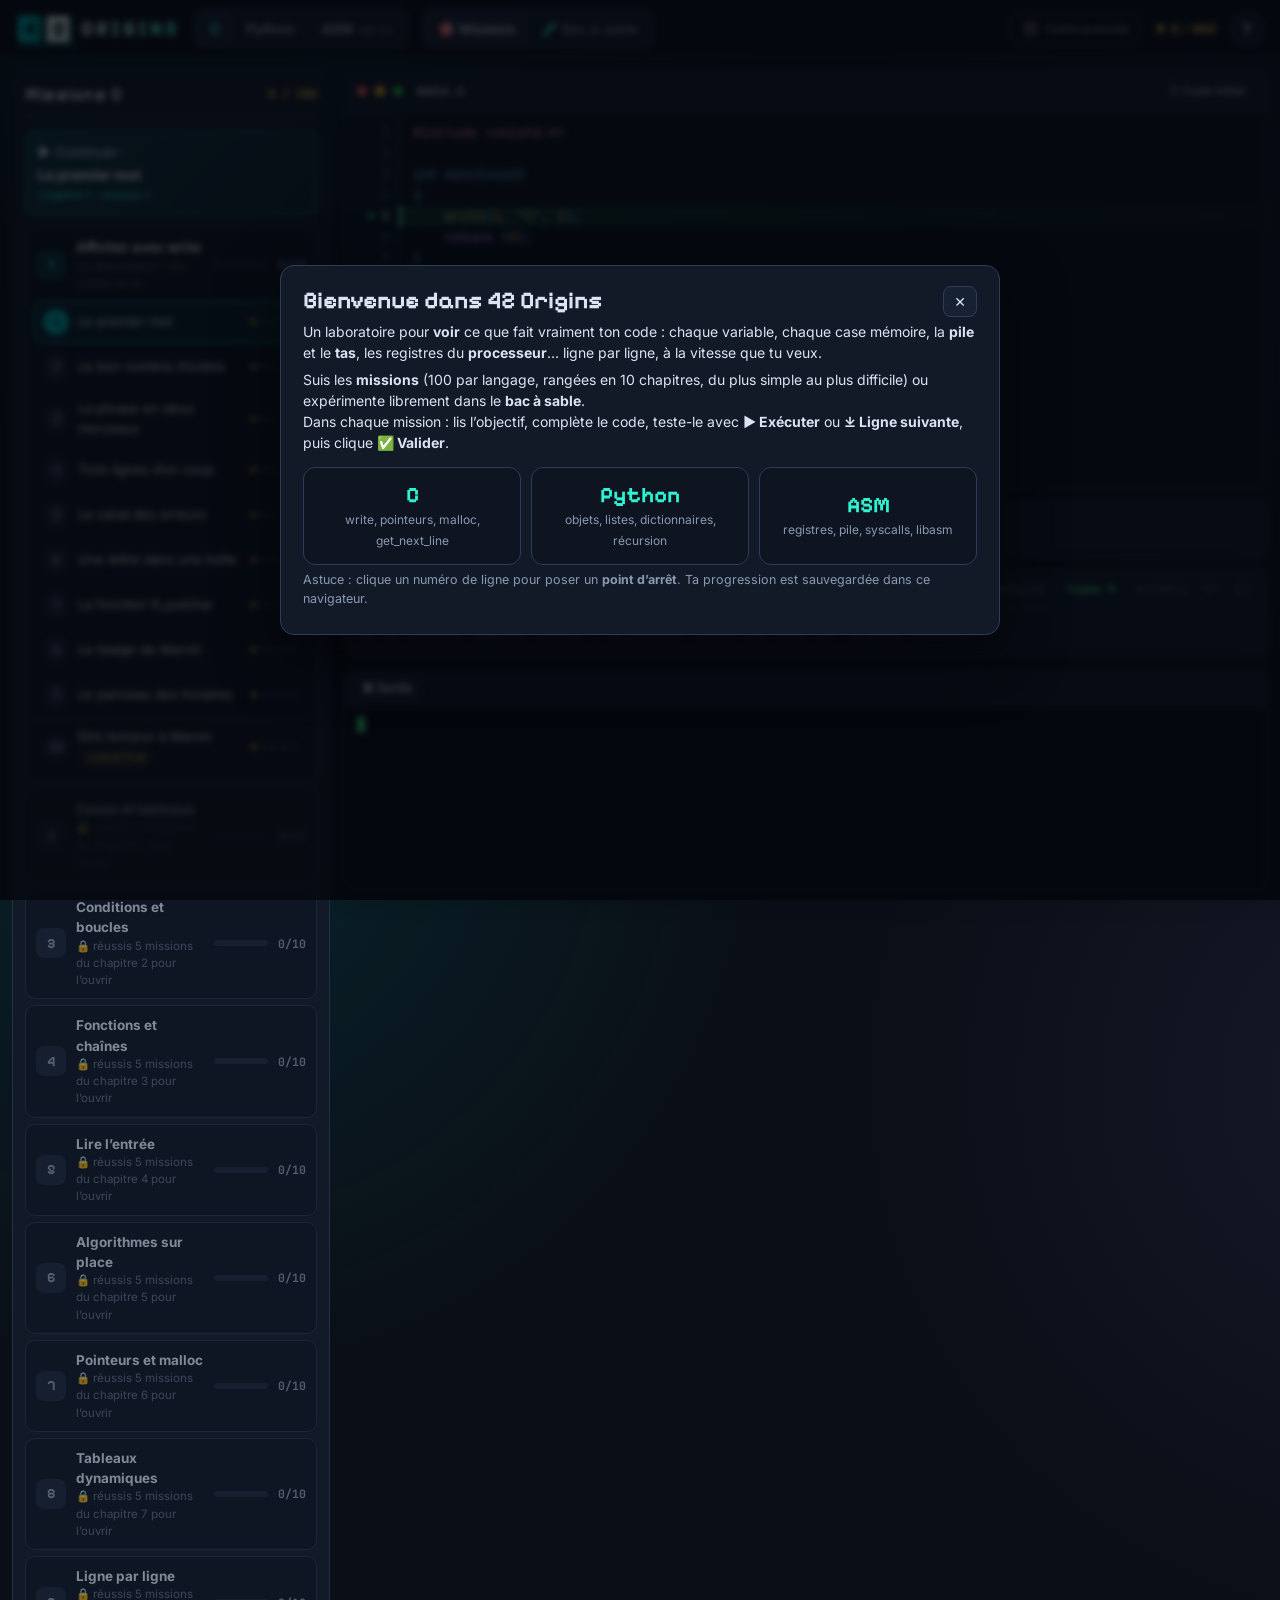
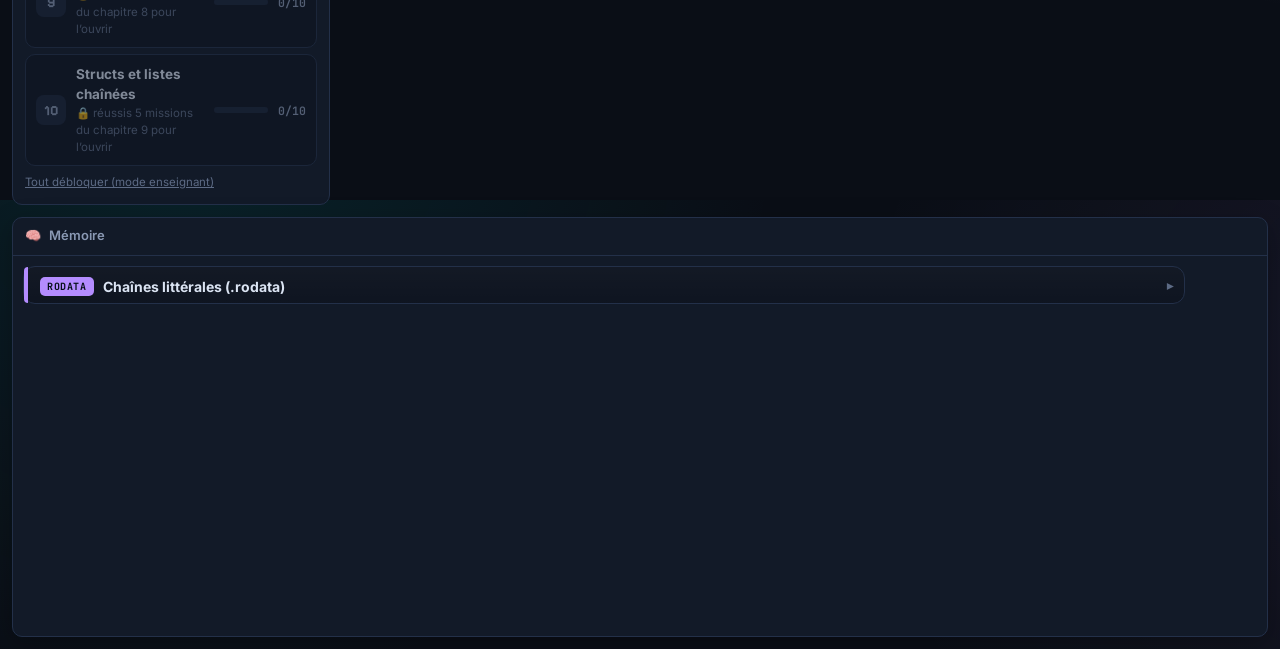
==== commit b53618c1: "42 Origins : mode simple par défaut N'affiche que l'essentiel : Exécuter, Ligne suivante, Recommence" ====
--- a/42origins/index.html
+++ b/42origins/index.html
@@ -26,7 +26,8 @@
     <button data-mode="sandbox" type="button">🧪 Bac à sable</button>
   </nav>
   <div class="grow"></div>
-  <button id="btn-side" class="ghost sm" type="button" title="Masquer / afficher le panneau de gauche pour agrandir la mémoire">◧ Panneau</button>
+  <label class="toggle adv-toggle" title="Affiche les outils avancés : vitesse, pas à pas fin, octets, pipeline du processeur…"><input type="checkbox" id="opt-adv"> <span>Outils avancés</span></label>
+  <button id="btn-side" class="ghost sm adv" type="button" title="Masquer / afficher le panneau de gauche pour agrandir la mémoire">◧ Panneau</button>
   <span id="xp" class="xp" title="Missions réussies"></span>
   <button id="btn-help" class="icon-btn" type="button" title="Aide et raccourcis">?</button>
 </header>
@@ -40,7 +41,7 @@
         <span class="dot-r"></span><span class="dot-y"></span><span class="dot-g"></span>
         <span id="file-name" class="file-name">main.c</span>
         <div class="grow"></div>
-        <label class="toggle" title="Réexécute tout le programme à chaque modification : idéal pour écrire ton code petit à petit">
+        <label class="toggle adv" title="Réexécute tout le programme à chaque modification : idéal pour écrire ton code petit à petit">
           <input type="checkbox" id="live"> <span>Direct</span>
         </label>
         <button id="btn-reset-code" class="ghost sm" type="button" title="Remettre le code de départ">↺ Code initial</button>
@@ -62,7 +63,7 @@
         <button id="btn-restart" type="button" title="Recommence depuis le début">⟲ <span>Recommencer</span></button>
         <button id="btn-validate" class="validate" type="button" title="Lance les tests de la mission" hidden>✅ <span>Valider</span></button>
       </div>
-      <div class="tb-more">
+      <div class="tb-more adv">
         <button id="btn-over" class="sm" type="button" title="Exécute un appel de fonction d’un seul coup (Maj+F10)">↷ Passer la fonction</button>
         <button id="btn-out" class="sm" type="button" title="Termine la fonction en cours (F8)">⤴ Sortir</button>
         <button id="btn-back" class="sm" type="button" title="Revient d’une ligne en arrière (F9)">⤒ Revenir</button>
@@ -83,8 +84,8 @@
     <div class="panel io-panel">
       <div class="panel-h tabs" role="tablist">
         <button class="tab on" data-tab="out" type="button">🖥 Sortie</button>
-        <button class="tab" data-tab="in" type="button">⌨ Entrée (stdin)</button>
-        <button class="tab" data-tab="files" type="button">📄 Fichiers</button>
+        <button class="tab" data-tab="in" id="tab-in" type="button">⌨ Entrée</button>
+        <button class="tab" data-tab="files" id="tab-files" type="button">📄 Fichier</button>
         <div class="grow"></div>
         <span id="exit-badge" class="exit-badge"></span>
       </div>
@@ -106,7 +107,7 @@
       <div class="panel-h">
         <span class="ph-ico">🧠</span> Mémoire
         <div class="grow"></div>
-        <div class="mem-tools">
+        <div class="mem-tools adv">
           <label class="toggle" title="Afficher les flèches des pointeurs (sinon : au survol)"><input type="checkbox" id="opt-wires" checked> <span>Flèches</span></label>
           <label class="toggle" title="Afficher les octets en hexadécimal sous chaque case"><input type="checkbox" id="opt-bytes"> <span>Octets</span></label>
         </div>
--- a/42origins/style.css
+++ b/42origins/style.css
@@ -629,3 +629,21 @@
   .tb-main button span { display: inline; }
   .toolbar button.validate { margin-left: 0; }
 }
+.mr-s i, .m-title .stars i { font-style: normal; color: #3a4560; }
+
+/* =========================================================================
+ *  Mode simple (par défaut) : seulement l'essentiel à l'écran
+ * ========================================================================= */
+.adv-toggle { padding: 5px 10px; border: 1px solid var(--line2); border-radius: 8px; }
+.simple .adv { display: none !important; }
+.simple .howto { display: none; }
+.simple .reg-info, .simple .addr-guide { display: none; }
+.simple .reg.empty { display: none; }
+.simple .explain .ex:nth-child(n+4) { display: none; }
+.simple .toolbar { padding: 8px; }
+.simple .pipe, .simple .zoom, .simple .cpu-legend, .simple .rg .n small, .simple .rg .x { display: none; }
+.simple .rg.ext:not(.nz) { display: none; }
+.simple .regs { grid-template-columns: repeat(auto-fill, minmax(120px, 1fr)); }
+.simple .rg .dv { font-size: 13px; color: #fff; font-weight: 600; }
+.simple .cpu-panel { max-height: 46%; }
+.simple .mem-panel .legend { display: none; }
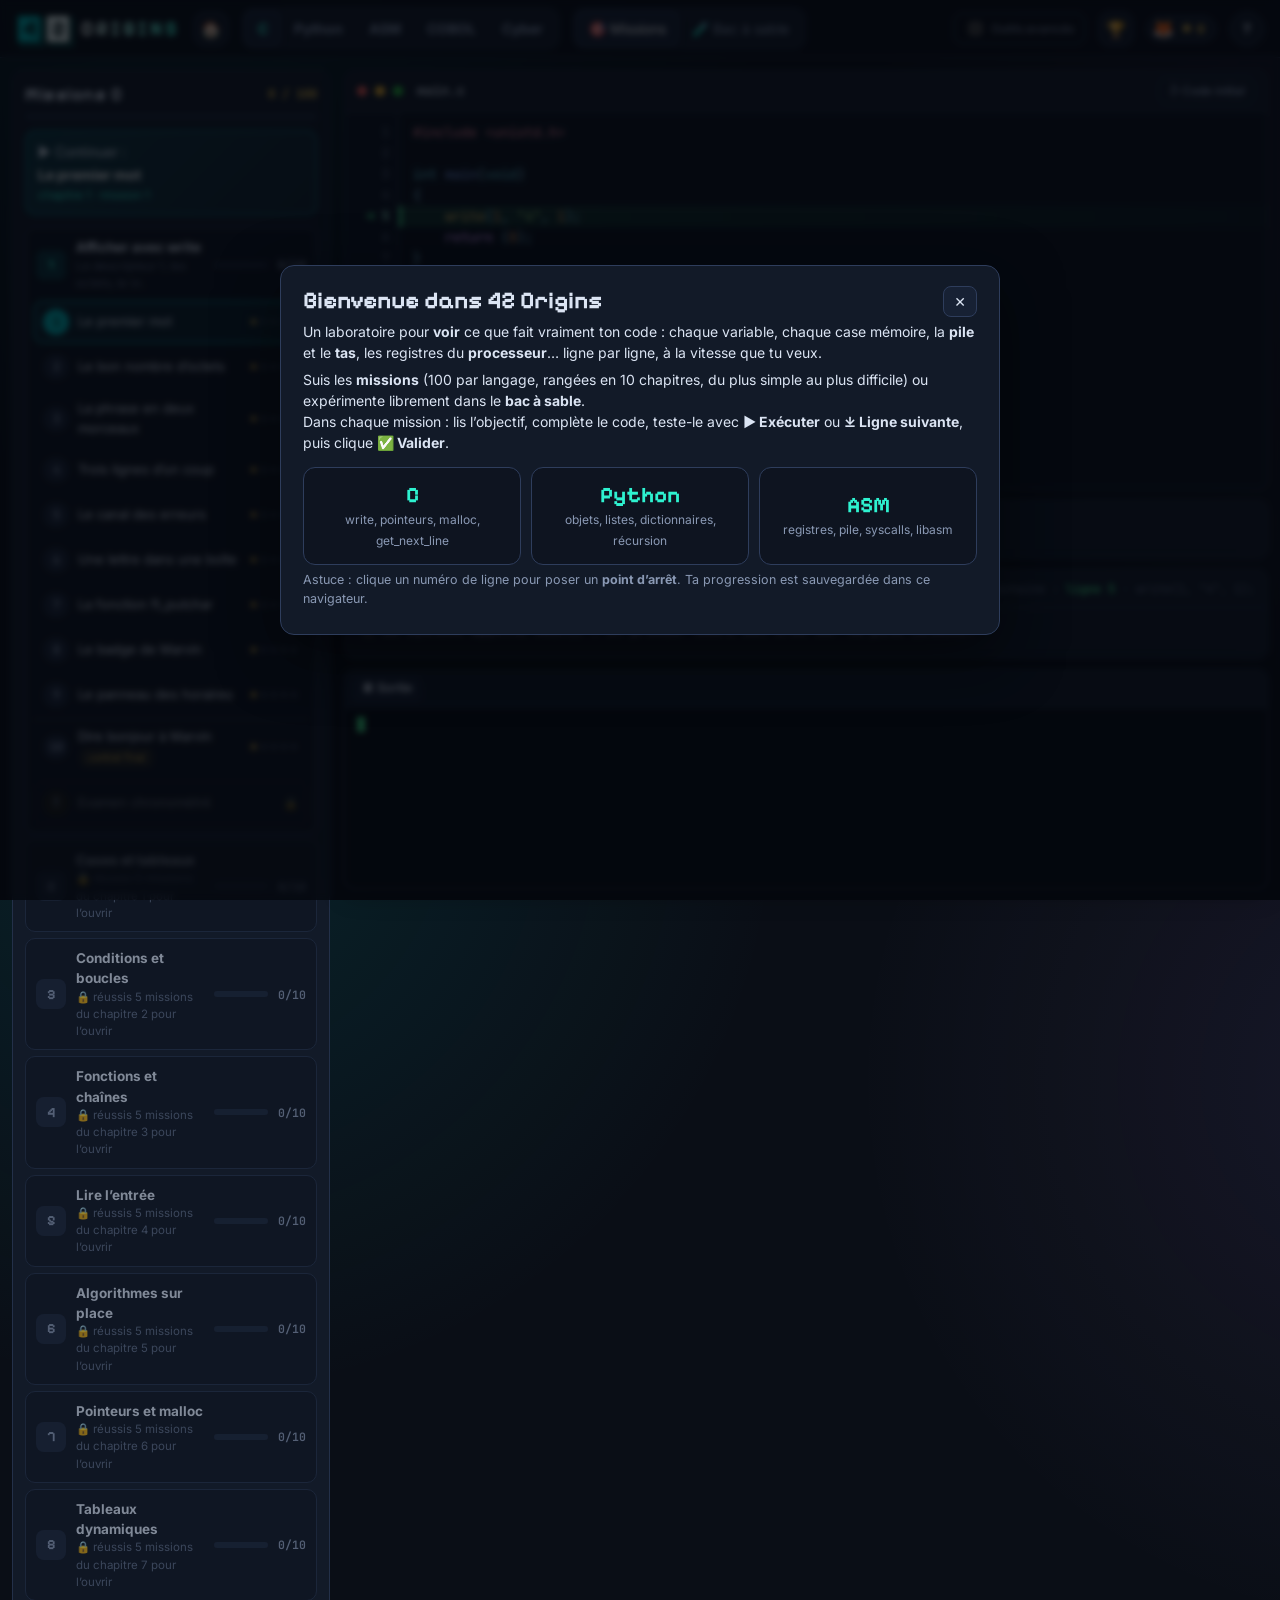
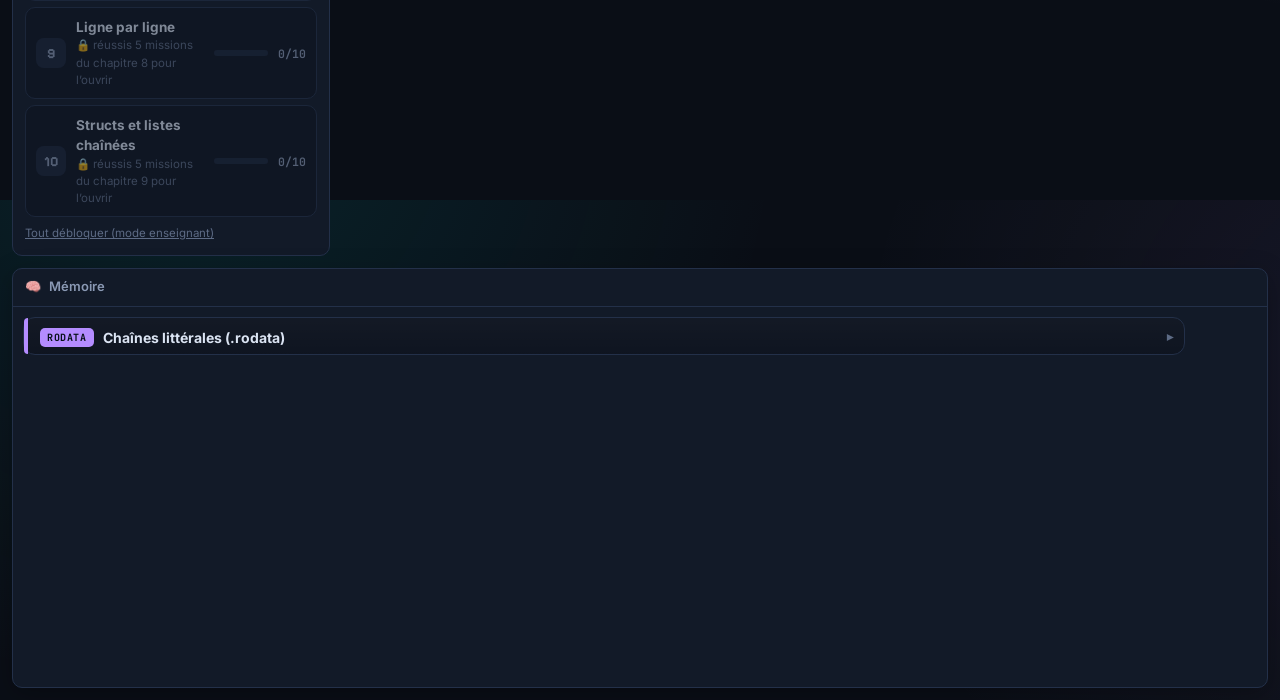
==== commit 8c433f10: "42 Origins : domaines COBOL et Cybersécurité, accueil, profil, classement, examens - 5 domaines : C," ====
--- a/42origins/index.html
+++ b/42origins/index.html
@@ -16,10 +16,13 @@
     <span class="logo42" aria-hidden="true"><i>4</i><i>2</i></span>
     <span class="brand-t">ORIGINS</span>
   </a>
-  <nav class="seg langs" aria-label="Langage">
+  <button id="btn-home" class="home-btn" type="button" title="Accueil">🏠</button>
+  <nav class="seg langs" aria-label="Domaine">
     <button data-lang="c" type="button"><b>C</b></button>
     <button data-lang="py" type="button"><b>Python</b></button>
-    <button data-lang="asm" type="button"><b>ASM</b><small>x86-64</small></button>
+    <button data-lang="asm" type="button"><b>ASM</b></button>
+    <button data-lang="cobol" type="button"><b>COBOL</b></button>
+    <button data-lang="cyber" type="button"><b>Cyber</b></button>
   </nav>
   <nav class="seg modes" aria-label="Mode">
     <button data-mode="missions" type="button">🎯 Missions</button>
@@ -27,8 +30,9 @@
   </nav>
   <div class="grow"></div>
   <label class="toggle adv-toggle" title="Affiche les outils avancés : vitesse, pas à pas fin, octets, pipeline du processeur…"><input type="checkbox" id="opt-adv"> <span>Outils avancés</span></label>
-  <button id="btn-side" class="ghost sm adv" type="button" title="Masquer / afficher le panneau de gauche pour agrandir la mémoire">◧ Panneau</button>
-  <span id="xp" class="xp" title="Missions réussies"></span>
+  <button id="btn-side" class="ghost sm adv" type="button" title="Masquer / afficher le panneau de gauche">◧ Panneau</button>
+  <button id="btn-rank" class="rank-btn" type="button" title="Classement">🏆</button>
+  <button id="btn-profile" class="profile-btn" type="button" title="Mon profil"><span id="xp-av">🦊</span><span id="xp" class="xp"></span></button>
   <button id="btn-help" class="icon-btn" type="button" title="Aide et raccourcis">?</button>
 </header>
 
@@ -105,7 +109,7 @@
     <div id="cpu" class="panel cpu-panel" hidden></div>
     <div class="panel mem-panel">
       <div class="panel-h">
-        <span class="ph-ico">🧠</span> Mémoire
+        <span class="ph-ico" id="mem-ico">🧠</span> <span id="mem-title">Mémoire</span>
         <div class="grow"></div>
         <div class="mem-tools adv">
           <label class="toggle" title="Afficher les flèches des pointeurs (sinon : au survol)"><input type="checkbox" id="opt-wires" checked> <span>Flèches</span></label>
@@ -120,6 +124,7 @@
   </section>
 </main>
 
+<div id="home" class="home" hidden></div>
 <div id="toast" class="toast" role="status" aria-live="polite"></div>
 <div id="modal" class="modal" hidden></div>
 <noscript>42 Origins a besoin de JavaScript.</noscript>
@@ -128,9 +133,13 @@
 <script src="js/engine_c.js"></script>
 <script src="js/engine_py.js"></script>
 <script src="js/engine_asm.js"></script>
+<script src="js/engine_cobol.js"></script>
+<script src="js/engine_cyber.js"></script>
 <script src="js/editor.js"></script>
 <script src="js/memview.js"></script>
 <script src="js/cpuview.js"></script>
+<script src="js/cyberview.js"></script>
+<script src="js/profile.js"></script>
 <script src="js/scenes.js"></script>
 <script src="js/missions_c.js"></script>
 <script src="js/missions_py.js"></script>
@@ -142,6 +151,10 @@
 <script src="js/missions_asm_1.js"></script>
 <script src="js/missions_asm_2.js"></script>
 <script src="js/chapters.js"></script>
+<script src="js/missions_cobol.js"></script>
+<script src="js/missions_cyber.js"></script>
+<script src="js/exam.js"></script>
+<script src="js/home.js"></script>
 <script src="js/examples.js"></script>
 <script src="js/judge.js"></script>
 <script src="js/app.js"></script>
--- a/42origins/style.css
+++ b/42origins/style.css
@@ -647,3 +647,147 @@
 .simple .rg .dv { font-size: 13px; color: #fff; font-weight: 600; }
 .simple .cpu-panel { max-height: 46%; }
 .simple .mem-panel .legend { display: none; }
+
+/* =========================================================================
+ *  Domaines, accueil clair, profil, classement, examens, cible cyber
+ * ========================================================================= */
+:root { --ring-bg: rgba(255,255,255,.1); }
+.home-btn, .rank-btn { width: 34px; height: 34px; border-radius: 10px; border: 1px solid var(--line2); background: var(--panel); font-size: 16px; }
+.home-btn:hover, .rank-btn:hover { border-color: var(--accent); }
+.profile-btn { display: inline-flex; align-items: center; gap: 6px; border: 1px solid var(--line2); background: var(--panel); border-radius: 999px; padding: 3px 10px 3px 4px; }
+.profile-btn:hover { border-color: var(--accent); }
+#xp-av { font-size: 18px; line-height: 1; }
+.langs button[data-lang="cobol"].on b { color: #ffb24d; } .langs button[data-lang="cyber"].on b { color: #ff6b8a; }
+body.cyber .editor-panel .file-name::before { content: '🛡 '; }
+
+/* ---------- accueil (clair) ---------- */
+.home { position: fixed; inset: 0; z-index: 80; overflow: auto; background: linear-gradient(160deg, #eef3ff 0%, #f6f1ff 45%, #fff4f6 100%); color: #1a2338; }
+@media (prefers-color-scheme: dark) { :root:not([data-theme="light"]) .home { background: linear-gradient(160deg, #0d1424 0%, #141029 50%, #1c1020 100%); color: #e7edfb; --ring-bg: rgba(255,255,255,.08); } }
+:root[data-theme="dark"] .home { background: linear-gradient(160deg, #0d1424 0%, #141029 50%, #1c1020 100%); color: #e7edfb; }
+body.home-open { overflow: hidden; }
+.home-in { max-width: 920px; margin: 0 auto; padding: max(18px, env(safe-area-inset-top)) max(16px, env(safe-area-inset-right)) 40px max(16px, env(safe-area-inset-left)); }
+.home-top { display: flex; align-items: center; justify-content: space-between; padding: 6px 0 18px; }
+.brand-big { display: flex; align-items: center; gap: 10px; }
+.home-x { border: 1px solid rgba(0,0,0,.12); background: rgba(255,255,255,.7); border-radius: 10px; padding: 7px 12px; font-weight: 600; color: inherit; }
+.home .home-x { backdrop-filter: blur(6px); }
+@media (prefers-color-scheme: dark){:root:not([data-theme="light"]) .home-x{background:rgba(255,255,255,.08);border-color:rgba(255,255,255,.15);}}
+.hero-card { display: grid; grid-template-columns: auto 1fr auto; gap: 18px; align-items: center; background: rgba(255,255,255,.75); border: 1px solid rgba(0,0,0,.06); border-radius: 20px; padding: 18px 22px; box-shadow: 0 10px 40px rgba(60,80,160,.12); }
+@media (prefers-color-scheme: dark){:root:not([data-theme="light"]) .hero-card{background:rgba(255,255,255,.05);border-color:rgba(255,255,255,.08);box-shadow:none;}}
+.hero-av { width: 72px; height: 72px; border-radius: 20px; border: 0; background: linear-gradient(135deg,#dfe8ff,#efe4ff); font-size: 40px; display: grid; place-items: center; cursor: pointer; }
+.hero-id h1 { margin: 0; font: 700 26px var(--pix); }
+.hero-rank { font-size: 13px; opacity: .8; margin: 2px 0 8px; }
+.hero-bar { height: 9px; border-radius: 6px; background: rgba(0,0,0,.08); overflow: hidden; max-width: 320px; }
+@media (prefers-color-scheme: dark){:root:not([data-theme="light"]) .hero-bar{background:rgba(255,255,255,.1);}}
+.hero-bar i { display: block; height: 100%; border-radius: 6px; background: linear-gradient(90deg,#4aa3ff,#9b6bff); }
+.hero-sub { font-size: 12.5px; opacity: .75; margin-top: 6px; }
+.hero-stars { text-align: center; }
+.hero-stars span { display: block; font-size: 11px; opacity: .6; margin-top: -4px; }
+.ring-t { font: 700 15px var(--mono); fill: currentColor; }
+.home-resume { width: 100%; display: flex; align-items: center; gap: 14px; margin: 16px 0; padding: 14px 18px; border: 0; border-radius: 16px; background: linear-gradient(135deg,#2a6cff,#8a5cff); color: #fff; text-align: left; box-shadow: 0 8px 24px rgba(80,90,255,.3); cursor: pointer; }
+.home-resume:hover { filter: brightness(1.06); }
+.hr-ic { font-size: 28px; } .home-resume b { font-size: 16px; } .hr-go { margin-left: auto; font-size: 22px; }
+.home-h2 { font: 700 18px var(--pix); margin: 20px 0 10px; }
+.dom-grid { display: grid; grid-template-columns: repeat(auto-fill, minmax(260px, 1fr)); gap: 12px; }
+.dom-card { display: flex; align-items: center; gap: 14px; text-align: left; border: 1px solid rgba(0,0,0,.07); background: rgba(255,255,255,.8); border-radius: 16px; padding: 14px; cursor: pointer; transition: transform .12s, box-shadow .12s; color: inherit; }
+@media (prefers-color-scheme: dark){:root:not([data-theme="light"]) .dom-card{background:rgba(255,255,255,.05);border-color:rgba(255,255,255,.08);}}
+.dom-card:hover { transform: translateY(-3px); box-shadow: 0 12px 30px hsla(var(--hue),70%,50%,.25); border-color: hsla(var(--hue),70%,55%,.6); }
+.dom-ring .ring-t { font-size: 24px; }
+.dom-body { flex: 1; min-width: 0; display: flex; flex-direction: column; gap: 2px; }
+.dom-body b { font-size: 15px; } .dom-blurb { font-size: 12px; opacity: .7; } .dom-meta { font: 11.5px var(--mono); opacity: .8; margin-top: 2px; }
+.dom-go { font-size: 24px; opacity: .4; }
+.home-foot { display: flex; gap: 12px; margin: 22px 0 6px; flex-wrap: wrap; }
+.home-big-btn { flex: 1; min-width: 160px; border: 0; border-radius: 14px; padding: 14px; font-size: 15px; font-weight: 700; background: #1a2338; color: #fff; cursor: pointer; }
+.home-big-btn.ghost { background: rgba(255,255,255,.8); color: inherit; border: 1px solid rgba(0,0,0,.1); }
+@media (prefers-color-scheme: dark){:root:not([data-theme="light"]) .home-big-btn{background:#223;} :root:not([data-theme="light"]) .home-big-btn.ghost{background:rgba(255,255,255,.08);border-color:rgba(255,255,255,.12);}}
+.home-note { font-size: 11.5px; opacity: .6; text-align: center; margin-top: 12px; }
+
+/* ---------- profil / classement (modal large) ---------- */
+.modal-card.wide { max-width: 640px; }
+.prof-head { display: flex; align-items: center; gap: 14px; margin-bottom: 8px; }
+.prof-av { width: 58px; height: 58px; border-radius: 16px; background: var(--panel2); display: grid; place-items: center; font-size: 32px; }
+.prof-name { font: 700 18px var(--sans); background: transparent; border: 0; border-bottom: 1px dashed var(--line2); color: var(--text); padding: 2px 0; width: 180px; }
+.prof-rank { font-size: 13px; color: var(--warn); margin-top: 2px; }
+.prof-avs { display: flex; flex-wrap: wrap; gap: 6px; margin: 10px 0; }
+.prof-pick { width: 38px; height: 38px; border-radius: 10px; border: 1px solid var(--line); background: var(--bg2); font-size: 20px; }
+.prof-pick.on { border-color: var(--accent); box-shadow: 0 0 0 2px rgba(0,186,188,.3); }
+.modal-card h3 { margin: 14px 0 6px; font-size: 13px; color: var(--accent2); letter-spacing: .5px; }
+.prof-bar { display: grid; grid-template-columns: 24px 60px 1fr auto; gap: 8px; align-items: center; margin: 5px 0; font-size: 12.5px; }
+.pb-track { height: 9px; border-radius: 5px; background: #1b2539; overflow: hidden; }
+.pb-track i { display: block; height: 100%; border-radius: 5px; }
+.pb-val { font: 11.5px var(--mono); color: var(--dim); }
+.prof-badges { display: flex; flex-wrap: wrap; gap: 6px; }
+.badge-chip { width: 34px; height: 34px; border-radius: 9px; background: var(--bg2); border: 1px solid var(--line2); display: grid; place-items: center; font-size: 18px; }
+.lb-tabs { display: flex; gap: 4px; flex-wrap: wrap; margin: 8px 0 10px; }
+.lb-tab { border: 1px solid var(--line); background: var(--bg2); border-radius: 999px; padding: 4px 11px; font-size: 12px; color: var(--dim); }
+.lb-tab.on { background: var(--panel2); color: #fff; border-color: var(--accent); }
+.lb-list { list-style: none; margin: 0; padding: 0; display: flex; flex-direction: column; gap: 3px; max-height: 50vh; overflow: auto; }
+.lb-list li { display: grid; grid-template-columns: 34px 30px 1fr 90px auto; gap: 8px; align-items: center; padding: 6px 8px; border-radius: 9px; }
+.lb-list li.top { background: rgba(255,204,77,.08); }
+.lb-list li.me { background: rgba(0,186,188,.12); outline: 1px solid var(--accent); }
+.lb-rank { font: 700 13px var(--mono); text-align: center; } .lb-av { font-size: 18px; } .lb-name { font-size: 13px; overflow: hidden; text-overflow: ellipsis; white-space: nowrap; }
+.lb-bar { height: 7px; border-radius: 4px; background: #1b2539; overflow: hidden; } .lb-bar i { display: block; height: 100%; background: linear-gradient(90deg,var(--accent),var(--accent2)); }
+.lb-stars { font: 600 12px var(--mono); color: var(--warn); text-align: right; }
+
+/* ---------- examens ---------- */
+.examrow { display: grid; grid-template-columns: 26px 1fr auto; gap: 9px; align-items: center; padding: 8px; margin-top: 4px; border-radius: 9px; border: 1px dashed var(--line2); background: transparent; text-align: left; }
+.examrow .mr-n { width: 26px; height: 26px; border-radius: 50%; display: grid; place-items: center; background: #2a2414; }
+.examrow.ready { border-color: var(--warn); background: rgba(255,204,77,.07); }
+.examrow.ready:hover { background: rgba(255,204,77,.14); }
+.examrow.done { border-style: solid; border-color: rgba(61,220,132,.5); }
+.examrow.locked { opacity: .45; }
+.examrow .mr-t { font-size: 13px; } .examrow em { font-style: normal; color: var(--warn); font-size: 10.5px; } .examrow .mr-s { font: 11px var(--mono); color: var(--dim); }
+.exam-bar { position: fixed; top: max(8px, env(safe-area-inset-top)); left: 50%; transform: translateX(-50%); z-index: 70; display: flex; align-items: center; gap: 10px; background: #141c2c; border: 1px solid var(--warn); border-radius: 999px; padding: 7px 8px 7px 16px; font-size: 13px; box-shadow: 0 8px 24px rgba(0,0,0,.4); }
+.exam-bar.urgent { border-color: var(--err); animation: pulse 1s infinite; }
+@keyframes pulse { 50% { box-shadow: 0 0 20px rgba(255,92,122,.6); } }
+.exam-clock { font: 700 14px var(--mono); color: var(--warn); } .exam-bar.urgent .exam-clock { color: var(--err); }
+.exam-bar button { border: 1px solid var(--line2); background: var(--panel2); color: var(--dim); border-radius: 999px; padding: 3px 10px; font-size: 11.5px; }
+.exam-intro, .exam-result { text-align: center; }
+.exam-seal { font-size: 44px; } .exam-seal.big { font-size: 60px; }
+.exam-ch { color: var(--accent2); font-weight: 600; margin: 2px 0 10px; }
+.exam-pool { list-style: none; padding: 0; margin: 10px auto; max-width: 340px; display: flex; flex-direction: column; gap: 4px; }
+.exam-pool li { background: var(--bg2); border: 1px solid var(--line); border-radius: 8px; padding: 6px 10px; font-size: 12.5px; color: var(--dim); }
+.exam-actions { display: flex; gap: 8px; justify-content: center; margin-top: 14px; flex-wrap: wrap; }
+.exam-actions button { border-radius: 9px; padding: 9px 16px; font-weight: 700; border: 1px solid var(--line2); background: var(--panel2); }
+.exam-actions .go { background: linear-gradient(180deg,#ffd36b,#f0a500); color: #3a2a00; border: 0; }
+.exam-result.win h2 { color: var(--ok); } .exam-result.fail h2 { color: var(--warn); }
+.exam-badge { color: var(--warn); font-weight: 700; }
+.win-starline { font-size: 30px; letter-spacing: 6px; color: var(--warn); margin: 4px 0; }
+.win-star-off { color: #3a4560; }
+
+/* ---------- cible cybersécurité ---------- */
+.cy-wrap { padding: 10px; display: flex; flex-direction: column; gap: 10px; }
+.cy-verdict { padding: 8px 12px; border-radius: 10px; font-weight: 700; text-align: center; }
+.cy-verdict.win { background: rgba(61,220,132,.15); color: var(--ok); border: 1px solid rgba(61,220,132,.5); }
+.cy-verdict.fail { background: rgba(255,92,122,.1); color: #ffd3dc; border: 1px solid rgba(255,92,122,.35); }
+.cy-panel { border: 1px solid var(--line); border-radius: 10px; background: var(--bg2); overflow: hidden; }
+.cy-panel h3 { margin: 0; padding: 7px 11px; font-size: 12px; color: var(--accent2); background: var(--panel2); border-bottom: 1px solid var(--line); letter-spacing: .3px; }
+.cy-body { padding: 9px 11px; font-size: 12.5px; overflow-x: auto; }
+.cy-table table, .cy-res { border-collapse: collapse; width: 100%; font: 11.5px var(--mono); }
+.cy-table td, .cy-table th, .cy-res td { border: 1px solid var(--line); padding: 3px 7px; }
+.cy-table th { background: var(--panel2); } .cy-th { font: 600 11px var(--mono); color: var(--heap); margin-bottom: 4px; }
+.cy-secret { color: var(--err); } td.cy-hit, tr.cy-hit { background: rgba(255,176,46,.18); }
+.cy-sql, .cy-sh, .cy-req, .cy-file { margin: 0; padding: 8px 10px; background: #070b12; border-radius: 7px; font: 12px/1.5 var(--mono); white-space: pre-wrap; word-break: break-word; color: #dfe8f7; }
+.cy-inj { background: rgba(255,92,122,.25); color: #ffd3dc; border-radius: 3px; padding: 0 2px; }
+.cy-kw { color: #c792ea; font-weight: 600; }
+.cy-fs { list-style: none; margin: 0; padding: 0; font: 12px var(--mono); }
+.cy-fs li { padding: 2px 4px; border-radius: 4px; } .cy-fs li.cy-hit { background: rgba(255,176,46,.18); }
+.cy-empty { color: var(--dimmer); font-style: italic; }
+.cy-mem { display: flex; flex-wrap: wrap; gap: 2px; }
+.cy-cell { display: inline-flex; flex-direction: column; align-items: center; min-width: 24px; }
+.cy-cell i { font: 9px var(--mono); color: var(--dimmer); font-style: normal; height: 11px; white-space: nowrap; }
+.cy-cell b { display: grid; place-items: center; width: 22px; height: 26px; background: #16203a; border: 1px solid #2a3a58; border-radius: 4px; font: 600 12px var(--mono); }
+.cy-cell.acc-w b { border-color: var(--wr); background: #2c2413; box-shadow: 0 0 0 1px var(--wr); }
+.cy-cell.nul b { background: #101a2b; color: #6f7f99; border-style: dashed; }
+.cy-note { font-size: 11px; color: var(--dim); margin: 6px 0 0; }
+.cy-stack { margin: 0; padding-left: 20px; font: 12px var(--mono); } .cy-stack li { padding: 1px 0; }
+.cy-caesar { border-collapse: collapse; font: 12px var(--mono); } .cy-caesar td { border: 1px solid var(--line); padding: 1px 8px; }
+.cy-jwt { display: flex; flex-direction: column; gap: 6px; } .cy-jwt > div { padding: 6px 9px; border-radius: 7px; font-size: 11px; }
+.cy-jwt-h { background: rgba(255,92,122,.12); } .cy-jwt-p { background: rgba(180,140,255,.12); } .cy-jwt-s { background: rgba(0,186,188,.12); }
+.cy-jwt code { background: transparent; color: #dfe8f7; word-break: break-all; }
+.cy-browser { border: 1px solid var(--line2); border-radius: 8px; overflow: hidden; }
+.cy-url { background: var(--panel2); padding: 5px 10px; font: 11px var(--mono); color: var(--dim); border-bottom: 1px solid var(--line); }
+.cy-dom { padding: 12px; background: #fff; color: #222; font-size: 12px; min-height: 40px; }
+.cy-intro { text-align: center; padding: 30px 16px; color: var(--dim); } .cy-badge { font-size: 40px; margin-bottom: 8px; }
+body.cyber .mem-panel .legend, body.cyber .mem-tools { display: none; }
+.home .brand-t { background: linear-gradient(90deg,#1a2338,#5a3cff); -webkit-background-clip: text; background-clip: text; color: transparent; }
+@media (prefers-color-scheme: dark){:root:not([data-theme="light"]) .home .brand-t{background:linear-gradient(90deg,#fff,var(--accent2));-webkit-background-clip:text;background-clip:text;color:transparent;}}
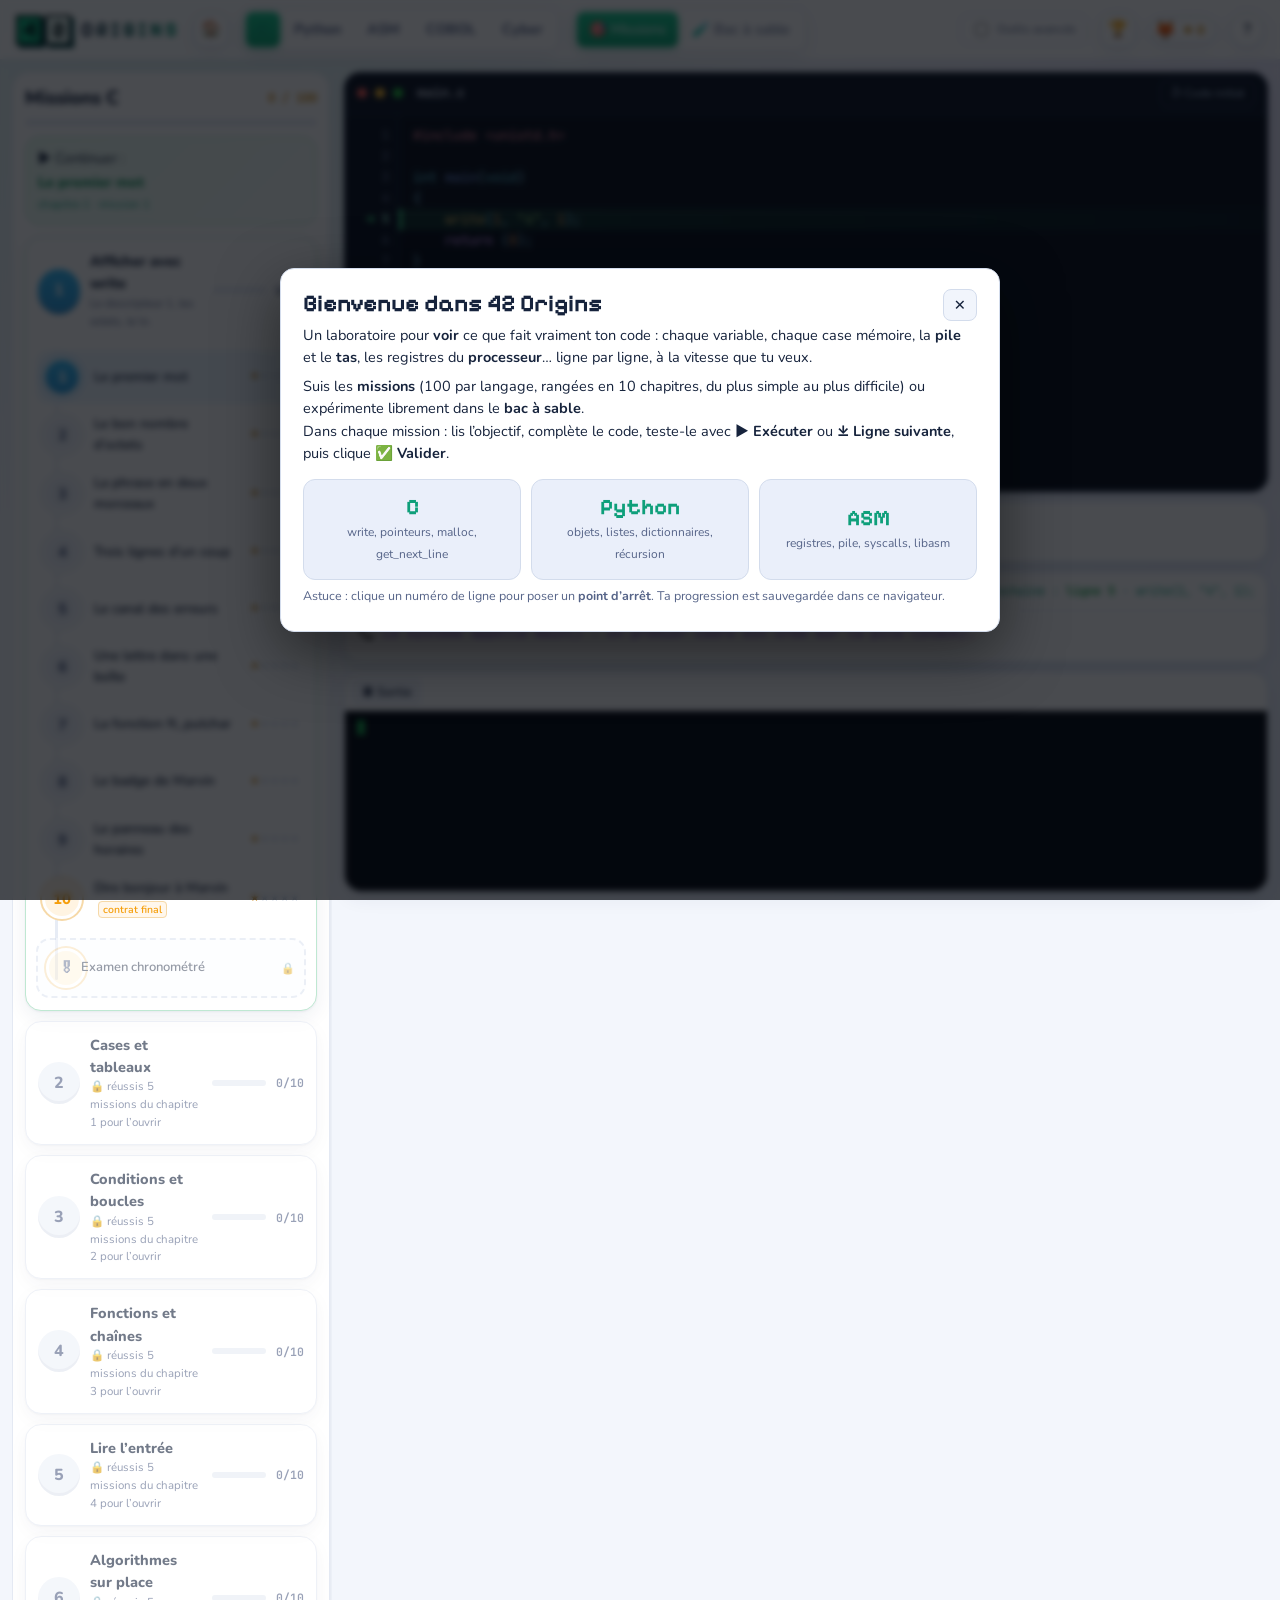
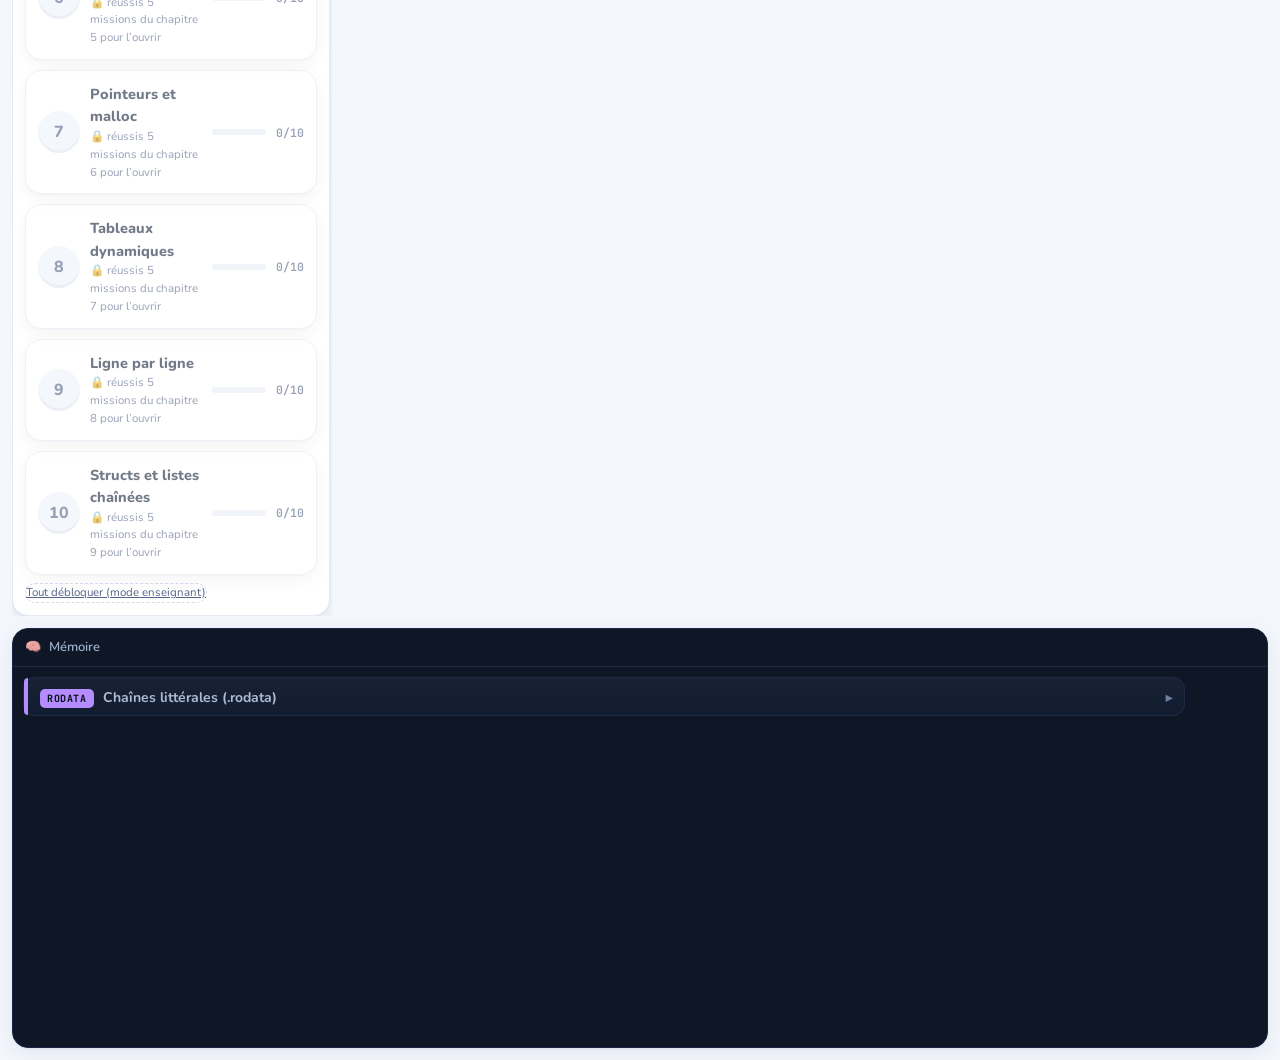
==== commit 9d72fd67: "42origins: redesign the interface in a bright, Brilliant-style light theme - Light, airy default the" ====
--- a/42origins/index.html
+++ b/42origins/index.html
@@ -7,7 +7,7 @@
 <meta name="description" content="Visualiseur pas à pas de code C, Python et assembleur x86-64 : pile, tas, cases mémoire, registres du processeur, et 300 missions pour apprendre.">
 <link rel="preconnect" href="https://fonts.googleapis.com">
 <link rel="preconnect" href="https://fonts.gstatic.com" crossorigin>
-<link rel="stylesheet" href="https://fonts.googleapis.com/css2?family=Pixelify+Sans:wght@400;600;700&family=JetBrains+Mono:wght@400;600;700&family=Inter:wght@400;500;600;700&display=swap">
+<link rel="stylesheet" href="https://fonts.googleapis.com/css2?family=Pixelify+Sans:wght@400;600;700&family=JetBrains+Mono:wght@400;600;700&family=Inter:wght@400;500;600;700&family=Nunito:wght@400;600;700;800;900&display=swap">
 <link rel="stylesheet" href="style.css">
 </head>
 <body>
@@ -152,7 +152,11 @@
 <script src="js/missions_asm_2.js"></script>
 <script src="js/chapters.js"></script>
 <script src="js/missions_cobol.js"></script>
+<script src="js/missions_cobol_1.js"></script>
+<script src="js/missions_cobol_2.js"></script>
 <script src="js/missions_cyber.js"></script>
+<script src="js/missions_cyber_1.js"></script>
+<script src="js/missions_cyber_2.js"></script>
 <script src="js/exam.js"></script>
 <script src="js/home.js"></script>
 <script src="js/examples.js"></script>
--- a/42origins/style.css
+++ b/42origins/style.css
@@ -2,48 +2,53 @@
  *  42 ORIGINS — styles
  * ========================================================================= */
 :root {
-  color-scheme: dark;
-  --bg: #0a0e16;
-  --bg2: #0e1420;
-  --panel: #121a28;
-  --panel2: #172134;
-  --line: #233049;
-  --line2: #2e3d5c;
-  --text: #dbe4f3;
-  --dim: #8a99b4;
-  --dimmer: #5d6b85;
-  --accent: #00babc;
-  --accent2: #2ef2d0;
-  --stack: #4aa3ff;
-  --heap: #ff9f43;
-  --data: #3ddc84;
-  --rodata: #b48cff;
-  --code: #ff6fb5;
-  --rd: #4aa3ff;
-  --wr: #ffb02e;
-  --err: #ff5c7a;
-  --warn: #ffcc4d;
-  --ok: #3ddc84;
+  color-scheme: light;
+  /* === thème clair « Brilliant » === */
+  --bg: #f3f6fc;
+  --bg2: #eaeffa;
+  --panel: #ffffff;
+  --panel2: #f1f5fc;
+  --line: #e4e9f3;
+  --line2: #d3dcec;
+  --text: #16233c;
+  --dim: #566488;
+  --dimmer: #8893ac;
+  --accent: #12b981;       /* vert-menthe amical */
+  --accent2: #0e9f7a;      /* variante lisible sur fond clair */
+  --stack: #3b82f6;
+  --heap: #f59e0b;
+  --data: #16a34a;
+  --rodata: #8b5cf6;
+  --code: #ec4899;
+  --rd: #3b82f6;
+  --wr: #e08a00;
+  --err: #ef4759;
+  --warn: #c67c00;         /* ambre lisible sur blanc */
+  --ok: #17a34a;
+  --shadow: 0 1px 2px rgba(20,40,80,.05), 0 6px 20px rgba(20,40,80,.07);
+  --shadow-lg: 0 8px 30px rgba(20,40,80,.12);
   --mono: 'JetBrains Mono', ui-monospace, 'SFMono-Regular', Menlo, Consolas, monospace;
-  --pix: 'Pixelify Sans', 'Inter', system-ui, sans-serif;
-  --sans: 'Inter', system-ui, -apple-system, 'Segoe UI', sans-serif;
+  --pix: 'Pixelify Sans', 'Nunito', system-ui, sans-serif;
+  --sans: 'Nunito', 'Inter', system-ui, -apple-system, 'Segoe UI', sans-serif;
+  --round: 'Nunito', system-ui, sans-serif;
   --lh: 21px;
-  --hdr: 58px;
-  --radius: 10px;
+  --hdr: 60px;
+  --radius: 16px;
 }
 * { box-sizing: border-box; }
 html, body { margin: 0; height: 100%; }
 body {
   background: var(--bg);
-  background-image: radial-gradient(circle at 15% -10%, rgba(0, 186, 188, .12), transparent 40%), radial-gradient(circle at 110% 20%, rgba(180, 140, 255, .08), transparent 35%);
-  color: var(--text); font: 14px/1.5 var(--sans);
+  background-image: radial-gradient(circle at 12% -8%, rgba(18, 185, 129, .10), transparent 42%), radial-gradient(circle at 108% 8%, rgba(139, 92, 246, .09), transparent 40%), radial-gradient(circle at 85% 110%, rgba(59, 130, 246, .08), transparent 45%);
+  background-attachment: fixed;
+  color: var(--text); font: 14.5px/1.55 var(--sans);
   -webkit-font-smoothing: antialiased;
 }
 button { font: inherit; color: inherit; cursor: pointer; }
 code, kbd { font-family: var(--mono); font-size: .92em; }
 code, kbd, pre, textarea, .ed, .mem, .cpu, .term, .explain, .status { font-variant-ligatures: none; }
-code { background: rgba(255, 255, 255, .06); padding: 1px 5px; border-radius: 4px; color: #e6f0ff; }
-kbd { border: 1px solid var(--line2); border-bottom-width: 2px; border-radius: 4px; padding: 0 5px; background: var(--panel2); }
+code { background: #eef2f9; padding: 1px 5px; border-radius: 5px; color: #0f5e8f; }
+kbd { border: 1px solid var(--line2); border-bottom-width: 2px; border-radius: 5px; padding: 0 5px; background: var(--panel2); color: var(--dim); }
 a { color: var(--accent2); }
 [hidden] { display: none !important; }
 .grow { flex: 1; }
@@ -486,7 +491,7 @@
 .memo td { border-bottom: 1px solid var(--line); padding: 2px 4px; }
 
 /* ---------- modal, toast, confettis ---------- */
-.modal { position: fixed; inset: 0; z-index: 50; background: rgba(3, 6, 12, .72); display: grid; place-items: center; padding: 16px; backdrop-filter: blur(3px); }
+.modal { position: fixed; inset: 0; z-index: 90; background: rgba(3, 6, 12, .72); display: grid; place-items: center; padding: 16px; backdrop-filter: blur(3px); }
 .modal-card { background: var(--panel); border: 1px solid var(--line2); border-radius: 14px; max-width: 720px; width: 100%; max-height: 90vh; overflow: auto; padding: 20px 22px; box-shadow: 0 20px 60px rgba(0, 0, 0, .5); }
 .modal-card h2 { margin: 0 0 6px; font: 700 24px var(--pix); }
 .modal-card h3 { margin: 14px 0 6px; font-size: 14px; color: var(--accent2); }
@@ -504,7 +509,7 @@
 .toast.show { opacity: 1; transform: translateX(-50%); }
 .toast.good { border-color: var(--ok); color: var(--ok); }
 .toast.bad { border-color: var(--err); color: #ffd3dc; }
-.confetti { position: fixed; top: -12px; width: 9px; height: 14px; z-index: 70; pointer-events: none; animation: fall linear forwards; }
+.confetti { position: fixed; top: -12px; width: 9px; height: 14px; z-index: 95; pointer-events: none; animation: fall linear forwards; }
 @keyframes fall { to { transform: translateY(105vh) rotate(720deg); } }
 
 /* scènes : animations communes */
@@ -521,6 +526,10 @@
 .s-blink { animation: blinkEye 4s infinite; transform-origin: center; transform-box: fill-box; }
 .s-flick { animation: flick 3s infinite; }
 .s-twinkle { animation: twinkle 2s ease-in-out infinite; }
+@keyframes spin { to { transform: rotate(360deg); } }
+@keyframes scan { 0% { transform: translateY(0); opacity: .9; } 100% { transform: translateY(96px); opacity: .2; } }
+.s-spin { animation: spin 2.6s linear infinite; transform-box: fill-box; transform-origin: center; }
+.s-scan { animation: scan 2.2s linear infinite; }
 
 /* ---------- responsive ---------- */
 @media (max-width: 1280px) {
@@ -651,7 +660,7 @@
 /* =========================================================================
  *  Domaines, accueil clair, profil, classement, examens, cible cyber
  * ========================================================================= */
-:root { --ring-bg: rgba(255,255,255,.1); }
+:root { --ring-bg: rgba(20,40,80,.1); }
 .home-btn, .rank-btn { width: 34px; height: 34px; border-radius: 10px; border: 1px solid var(--line2); background: var(--panel); font-size: 16px; }
 .home-btn:hover, .rank-btn:hover { border-color: var(--accent); }
 .profile-btn { display: inline-flex; align-items: center; gap: 6px; border: 1px solid var(--line2); background: var(--panel); border-radius: 999px; padding: 3px 10px 3px 4px; }
@@ -789,5 +798,158 @@
 .cy-dom { padding: 12px; background: #fff; color: #222; font-size: 12px; min-height: 40px; }
 .cy-intro { text-align: center; padding: 30px 16px; color: var(--dim); } .cy-badge { font-size: 40px; margin-bottom: 8px; }
 body.cyber .mem-panel .legend, body.cyber .mem-tools { display: none; }
+
+/* ---- vue cyber v2 : déroulé pédagogique de l'attaque ---- */
+.cy2 { padding: 10px; display: flex; flex-direction: column; gap: 10px; }
+.cy-card { border: 1px solid var(--line); border-radius: 12px; background: var(--bg2); padding: 11px 13px; }
+.cy-how-h { display: flex; align-items: center; gap: 10px; }
+.cy-how-ic { font-size: 26px; line-height: 1; }
+.cy-how-h b { font-size: 14px; }
+.cy-tag { display: inline-block; margin-left: 8px; font: 600 10px/1 var(--mono); color: var(--warn); background: rgba(255,176,46,.12); border: 1px solid rgba(255,176,46,.35); border-radius: 999px; padding: 3px 7px; vertical-align: middle; }
+.cy-how-txt { margin: 8px 0 0; font-size: 12.5px; line-height: 1.5; color: var(--dim); }
+.cy-how-txt code, .cy-you code { background: #0a1020; color: #9fe8c4; border-radius: 4px; padding: 1px 4px; font: 11.5px var(--mono); }
+.cy-you { margin: 9px 0 0; font-size: 12.5px; font-weight: 600; color: var(--accent2); background: rgba(46,242,208,.07); border-left: 3px solid var(--accent2); border-radius: 0 7px 7px 0; padding: 7px 10px; }
+.cy-wait { display: flex; align-items: center; gap: 12px; color: var(--dim); font-size: 12.5px; line-height: 1.5; }
+.cy-wait-ic { font-size: 30px; }
+.cy-prog { display: flex; flex-direction: column; gap: 5px; }
+.cy-prog-txt { font: 600 11.5px var(--mono); color: var(--heap); }
+.cy-dim { color: var(--dimmer); font-weight: 400; }
+.cy-prog-bar { height: 7px; border-radius: 999px; background: var(--line); overflow: hidden; }
+.cy-prog-bar i { display: block; height: 100%; background: linear-gradient(90deg, var(--accent2), var(--ok)); transition: width .3s; }
+.cy-steps { list-style: none; margin: 0; padding: 0; display: flex; flex-direction: column; gap: 0; }
+.cy-step { position: relative; display: flex; gap: 10px; padding: 0 0 12px 0; }
+.cy-step::before { content: ''; position: absolute; left: 12px; top: 26px; bottom: 0; width: 2px; background: var(--line); }
+.cy-step:last-child::before { display: none; }
+.cy-step-n { flex: none; width: 26px; height: 26px; border-radius: 50%; display: grid; place-items: center; font: 700 12px var(--mono); background: var(--panel2); color: var(--dim); border: 2px solid var(--line); z-index: 1; }
+.cy-step.cur .cy-step-n { background: var(--accent2); color: #042; border-color: var(--accent2); box-shadow: 0 0 0 3px rgba(46,242,208,.2); }
+.cy-step.done .cy-step-n { border-color: var(--accent2); color: var(--accent2); }
+.cy-step-b { flex: 1; min-width: 0; padding-top: 3px; display: flex; flex-direction: column; gap: 6px; }
+.cy-step.done .cy-step-b { opacity: .75; }
+.cy-ln { display: flex; gap: 7px; align-items: flex-start; font-size: 12.5px; line-height: 1.45; }
+.cy-ln-ic { flex: none; }
+.cy-ln.code { font-family: var(--mono); font-size: 12px; background: #070b12; border-radius: 6px; padding: 6px 9px; color: #dfe8f7; white-space: pre-wrap; word-break: break-word; }
+.cy-ln.code .cy-ln-ic { display: none; }
+.cy-ln.warn { color: #ffd59a; } .cy-ln.yes { color: var(--ok); } .cy-ln.no { color: #ffb0bf; }
+.cy-ln.ok { color: var(--ok); font-weight: 700; } .cy-ln.def { color: var(--accent2); background: rgba(46,242,208,.08); border-radius: 7px; padding: 7px 9px; }
+.cy-ln.io { color: var(--dim); }
+.cy-step .cy-panel { margin-top: 2px; }
 .home .brand-t { background: linear-gradient(90deg,#1a2338,#5a3cff); -webkit-background-clip: text; background-clip: text; color: transparent; }
 @media (prefers-color-scheme: dark){:root:not([data-theme="light"]) .home .brand-t{background:linear-gradient(90deg,#fff,var(--accent2));-webkit-background-clip:text;background-clip:text;color:transparent;}}
+
+/* =======================================================================
+ *  THÈME CLAIR « BRILLIANT » — surcharges finales (chargées en dernier)
+ *  Chrome clair et amical ; les vues techniques (éditeur, mémoire, CPU,
+ *  terminal) restent des « écrans » sombres pour la lisibilité.
+ * ===================================================================== */
+
+/* en-tête clair translucide */
+#top { background: rgba(255,255,255,.9); border-bottom: 1px solid var(--line); box-shadow: 0 1px 10px rgba(20,40,80,.04); }
+.brand-t { background: linear-gradient(90deg,#16233c,var(--accent2)); -webkit-background-clip: text; background-clip: text; color: transparent; }
+.logo42 i + i { background: #eafaf4; }
+
+/* segmentation (langues / modes) */
+.seg { background: #fff; box-shadow: var(--shadow); }
+.seg button:hover { color: var(--text); background: #eef2f9; }
+.seg button.on { background: linear-gradient(180deg,#19c98f,#11a876); color: #fff; box-shadow: 0 2px 8px rgba(17,168,118,.35); }
+
+/* panneaux : ombres douces */
+.panel, .toolbar, .side-card { box-shadow: var(--shadow); }
+.side-card { border-radius: var(--radius); }
+
+/* titres amicaux et arrondis */
+.side-h h2 { font-family: var(--round); font-weight: 800; letter-spacing: 0; font-size: 19px; }
+.m-title { font-family: var(--round); font-weight: 800; }
+.m-job { color: var(--accent2); font-weight: 700; }
+.goal h4, .lesson summary, .prof h3 { font-family: var(--round); font-weight: 800; }
+
+/* ---- écrans sombres : éditeur / mémoire / CPU (tokens redéclarés en sombre) ---- */
+.editor-panel, .mem-panel, .cpu-panel {
+  --text: #e8eefb; --dim: #9fb0cc; --dimmer: #6f80a3;
+  --line: #1e2b45; --line2: #2b3a58; --panel: #0f1726; --panel2: #17233a; --bg2: #121c30;
+  /* couleurs sémantiques en version « vive sur fond sombre » (comme l'écran d'origine) */
+  --accent: #00babc; --accent2: #2ef2d0; --stack: #4aa3ff; --heap: #ff9f43; --data: #3ddc84;
+  --rodata: #b48cff; --code: #ff6fb5; --rd: #4aa3ff; --wr: #ffb02e; --err: #ff5c7a; --warn: #ffcc4d; --ok: #3ddc84;
+  background: #0f1726; border-color: #1b2742; box-shadow: var(--shadow);
+}
+.editor-panel .panel-h, .mem-panel .panel-h, .cpu-panel .panel-h { color: #9fb0cc; border-color: #1e2b45; }
+/* le terminal (sortie) vit dans l'io-panel clair : garder ses libellés lisibles */
+.term { --dim: #8fa7c9; --line2: #2b3a58; }
+
+/* ---- boutons amicaux ---- */
+.toolbar button { border-radius: 11px; transition: transform .1s, box-shadow .15s, filter .15s; }
+.toolbar button:not(.primary):not(.step) { background: #fff; border-color: var(--line2); color: var(--text); box-shadow: 0 1px 2px rgba(20,40,80,.06); }
+.toolbar button:not(.primary):not(.step):hover { transform: translateY(-1px); border-color: var(--accent); }
+.toolbar button.primary { background: linear-gradient(180deg,#19c98f,#11a876); color: #fff; border-color: transparent; box-shadow: 0 3px 0 #0b8a60; }
+.toolbar button.primary:hover { filter: brightness(1.04); }
+.toolbar button.step { background: #eafaf1; border-color: #bfe8d2; color: #0e8f56; }
+button.ghost:hover { border-color: var(--accent); color: var(--accent2); }
+.icon-btn, .home-btn, .rank-btn, .profile-btn { background: #fff; box-shadow: var(--shadow); }
+
+/* actions de mission (valider / indice / solution) */
+.m-actions button:not(.go) { background: #fff; border-color: var(--line2); color: var(--text); border-radius: 11px; }
+.m-actions button.go, .win-actions .go { background: linear-gradient(180deg,#19c98f,#11a876); color: #fff; box-shadow: 0 3px 0 #0b8a60; border-radius: 12px; font-family: var(--round); font-weight: 800; }
+
+/* barres de progression */
+.progress, .chap-p { background: #e7ecf5; }
+
+/* bouton « continuer » clair */
+.continue { border: 1px solid #bfe8d2; background: linear-gradient(135deg,#eafaf1,#f4fcf8); border-radius: 14px; }
+.continue b { color: #0e8f56; font-family: var(--round); font-weight: 800; }
+.continue span { color: var(--accent2); }
+
+/* carte de mission (objectif / leçon / indices) */
+.goal { background: #f3f8ff; border: 1px solid #dceaff; border-radius: 12px; }
+.lesson { border: 1px solid var(--line); border-radius: 12px; background: #fbfcff; }
+.hint { background: #fff8ee; border: 1px solid #f6e2bf; border-radius: 10px; }
+.story { color: var(--dim); }
+
+/* ============ PARCOURS D'APPRENTISSAGE (style Brilliant) ============ */
+.chapters { gap: 10px; }
+.chap { border: 1px solid var(--line); background: #fff; border-radius: 16px; box-shadow: var(--shadow); opacity: 1; }
+.chap.locked { opacity: .6; }
+.chap.open, .chap.full { border-color: #bfe8d2; }
+.chap-h { grid-template-columns: 42px 1fr 54px auto; padding: 12px; }
+.chap-h:hover { background: #f5f9ff; }
+.chap-n { width: 42px; height: 42px; border-radius: 50%; background: #eef2f9; color: var(--dim); font-family: var(--round); font-weight: 800; font-size: 16px; box-shadow: inset 0 -3px 0 rgba(20,40,80,.06); }
+.chap.full .chap-n { background: linear-gradient(180deg,#22c98f,#13a877); color: #fff; box-shadow: 0 3px 0 #0b8a60; }
+.chap.open .chap-n { background: linear-gradient(180deg,#38bdf8,#2f9fe0); color: #fff; box-shadow: 0 3px 0 #1f7fc0; }
+.chap-t b { font-family: var(--round); font-weight: 800; font-size: 14.5px; }
+.chap-t span { color: var(--dim); }
+.chap-c { color: var(--dim); }
+
+/* chapitre ouvert : missions en CHEMIN vertical de nœuds reliés */
+.chap-b { position: relative; padding: 8px 10px 12px; }
+.chap-b::before { content: ''; position: absolute; left: 29px; top: 6px; bottom: 30px; width: 3px; background: #e7ecf5; border-radius: 3px; z-index: 0; }
+.mrow { grid-template-columns: 40px 1fr auto; gap: 12px; padding: 7px 6px; border: 0; border-radius: 12px; position: relative; z-index: 1; }
+.mrow:hover { background: #f3f8ff; border: 0; }
+.mr-n { width: 40px; height: 40px; border: 3px solid #fff; box-shadow: 0 0 0 2px #e2e8f2; background: #eef2f9; color: var(--dim); font-family: var(--round); font-weight: 800; font-size: 15px; }
+.mrow.done .mr-n { background: linear-gradient(180deg,#22c98f,#13a877); color: #fff; box-shadow: 0 0 0 2px #bfe8d2; }
+.mrow.cur { background: #eef7ff; }
+.mrow.cur .mr-n { background: linear-gradient(180deg,#38bdf8,#2f9fe0); color: #fff; box-shadow: 0 0 0 3px #bfe3fb; }
+.mrow.final .mr-n { background: #fff4e2; color: var(--heap); box-shadow: 0 0 0 2px #f6d9a8; }
+.mrow.final.done .mr-n { background: linear-gradient(180deg,#f7b733,#e0962a); color: #fff; box-shadow: 0 0 0 2px #f6d9a8; }
+.mrow.final { border-top: 0; border-radius: 12px; }
+.mr-t { font-size: 13.5px; font-weight: 600; }
+.mr-t em { color: var(--heap); border-color: #f6d9a8; background: #fff7ec; }
+.mr-s i, .m-title .stars i { color: #c8d2e3; }
+
+.examrow { border: 2px dashed #d3dcec; border-radius: 14px; background: #fbfcff; margin-top: 8px; position: relative; z-index: 1; }
+.examrow.ready { border-color: #f6d9a8; background: #fff8ee; }
+.examrow.done { border-color: #bfe8d2; background: #eefbf4; }
+.examrow .mr-n { width: 40px; height: 40px; background: #fff3dc; box-shadow: 0 0 0 2px #f6d9a8; border: 3px solid #fff; }
+.unlock-all { color: var(--dim); border: 1px dashed var(--line2); background: #fff; border-radius: 10px; }
+
+/* explication « ce qui vient de se passer » lisible sur clair */
+.explain { color: var(--text); }
+.next-line { color: var(--accent2); }
+
+/* lisibilité des explications (« ce qui vient de se passer ») sur fond clair */
+.ex.read span { color: #1d6fb8; } .ex.write span { color: #b06a0a; } .ex.heap span { color: #c2621a; } .ex.free span { color: #c43d6a; }
+.ex.io span { color: #0e8f56; } .ex.call span, .ex.ret span { color: #7c3aed; } .ex.yes span { color: #0e8f56; }
+.ex.no span { color: #566488; } .ex.alu span { color: #c026a0; } .ex.jump span { color: #2563eb; } .ex.ok span { color: var(--accent2); }
+.explain .ex:first-child { border-bottom-color: var(--line); }
+
+/* titre de la fiche cyber lisible sur l'écran sombre */
+.cy-how-h b, .cy2 .cy-how b { color: #eaf1ff; }
+/* info de région mémoire (repliée) un peu plus lisible */
+.mem-panel .reg-info, .mem-panel .reg-h, .cpu-panel .reg-info { color: #aebbd4; }
